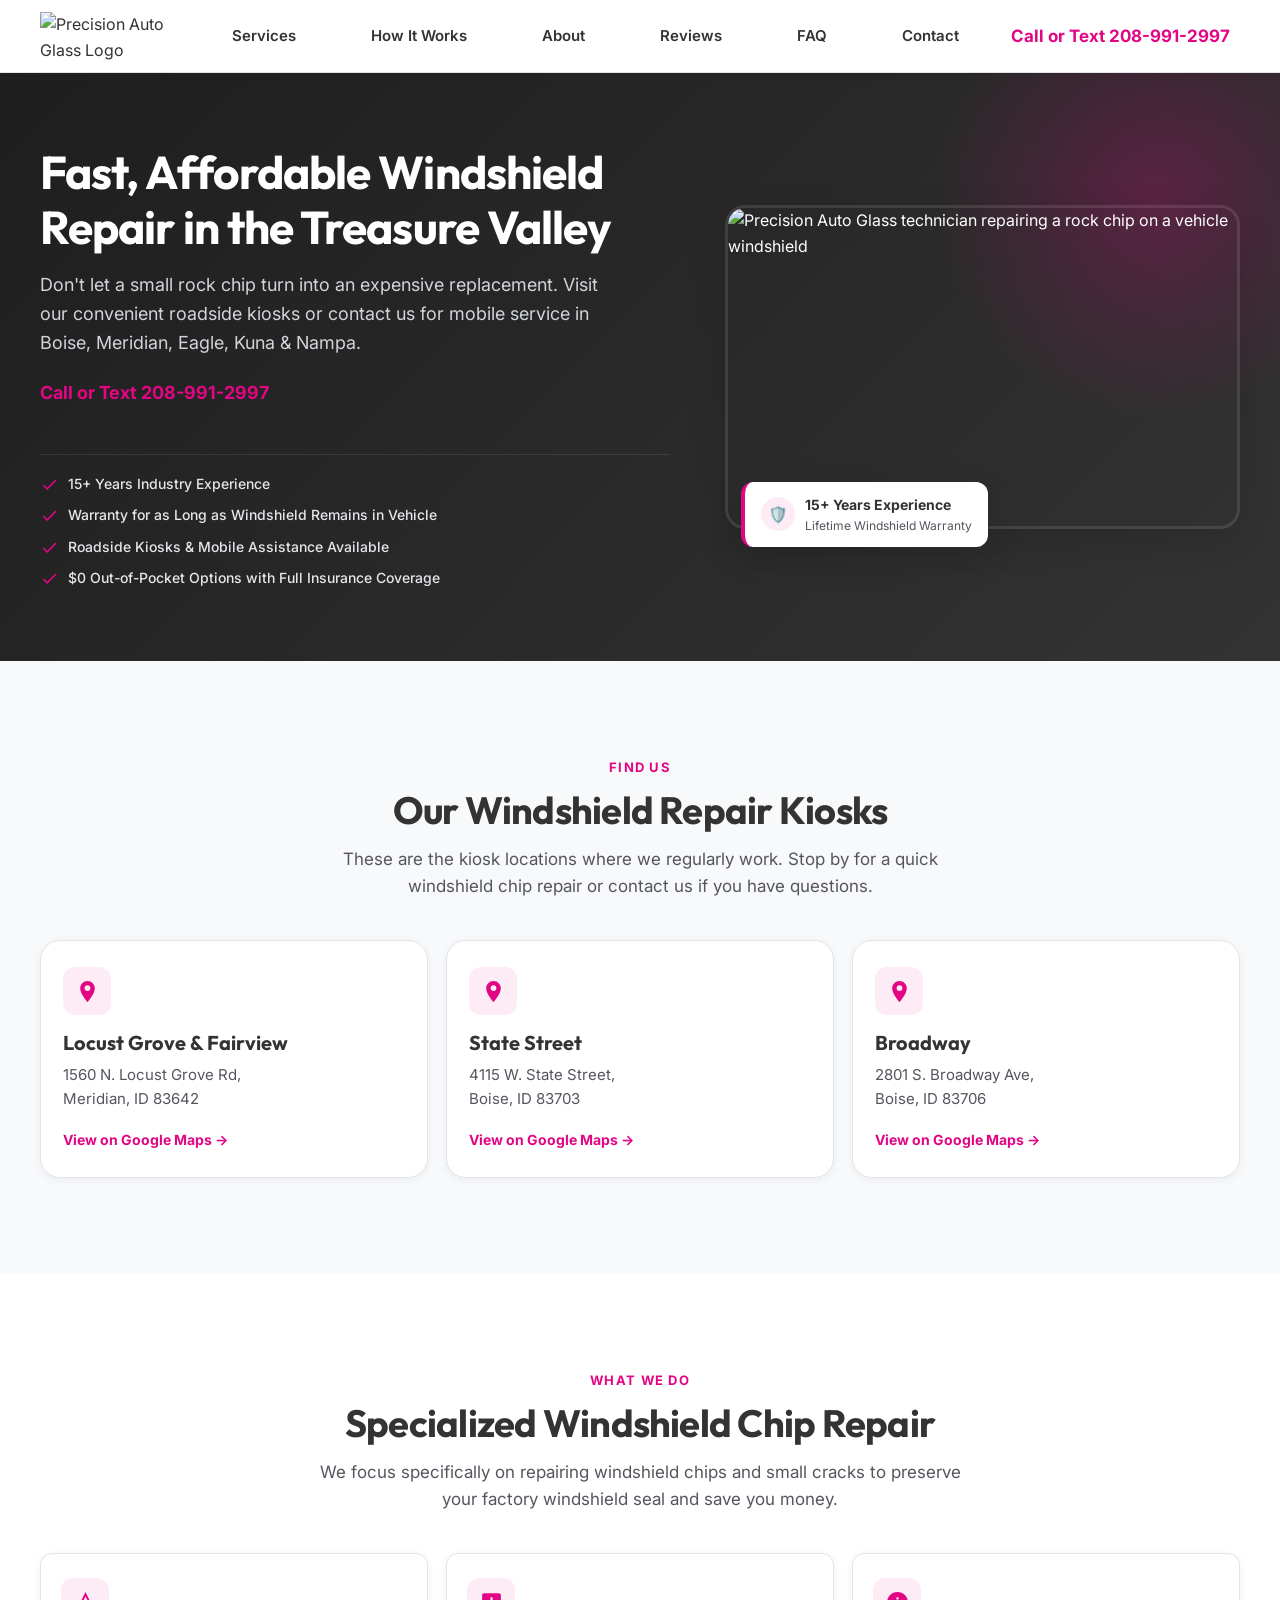
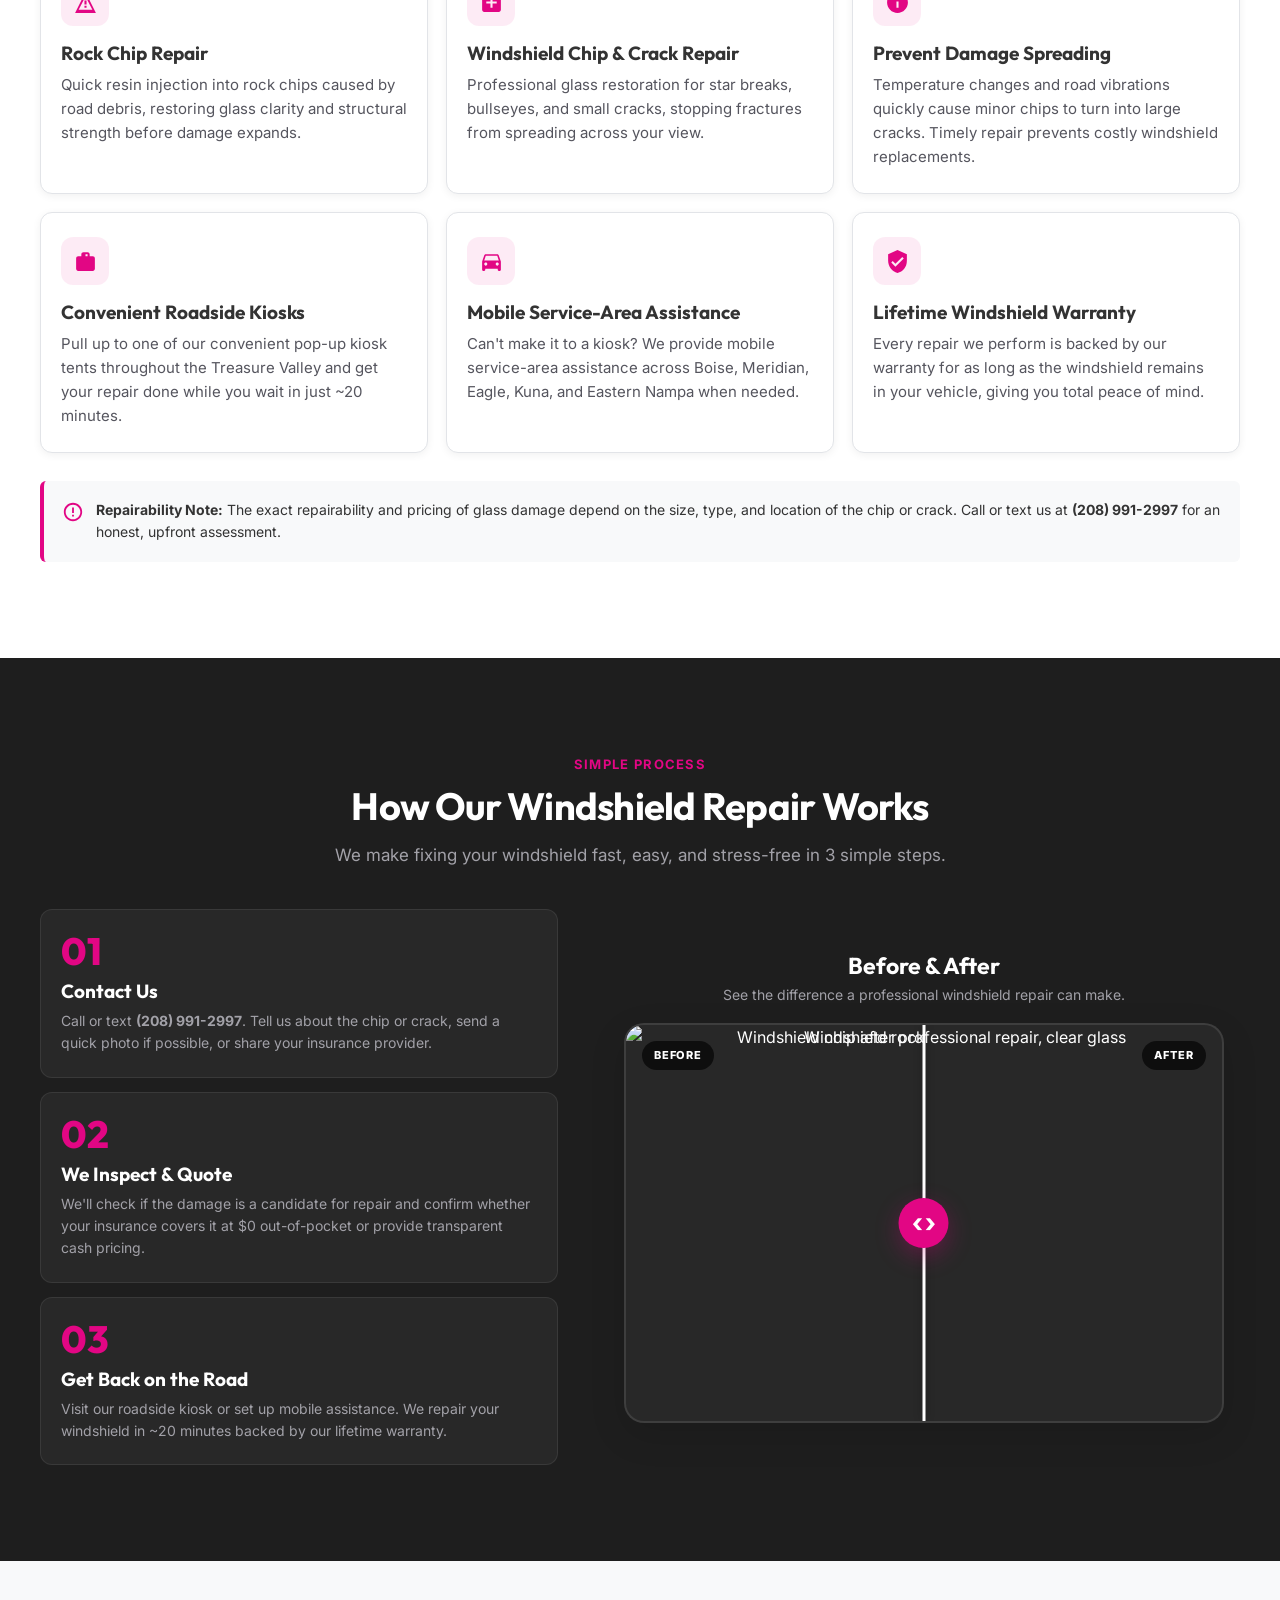
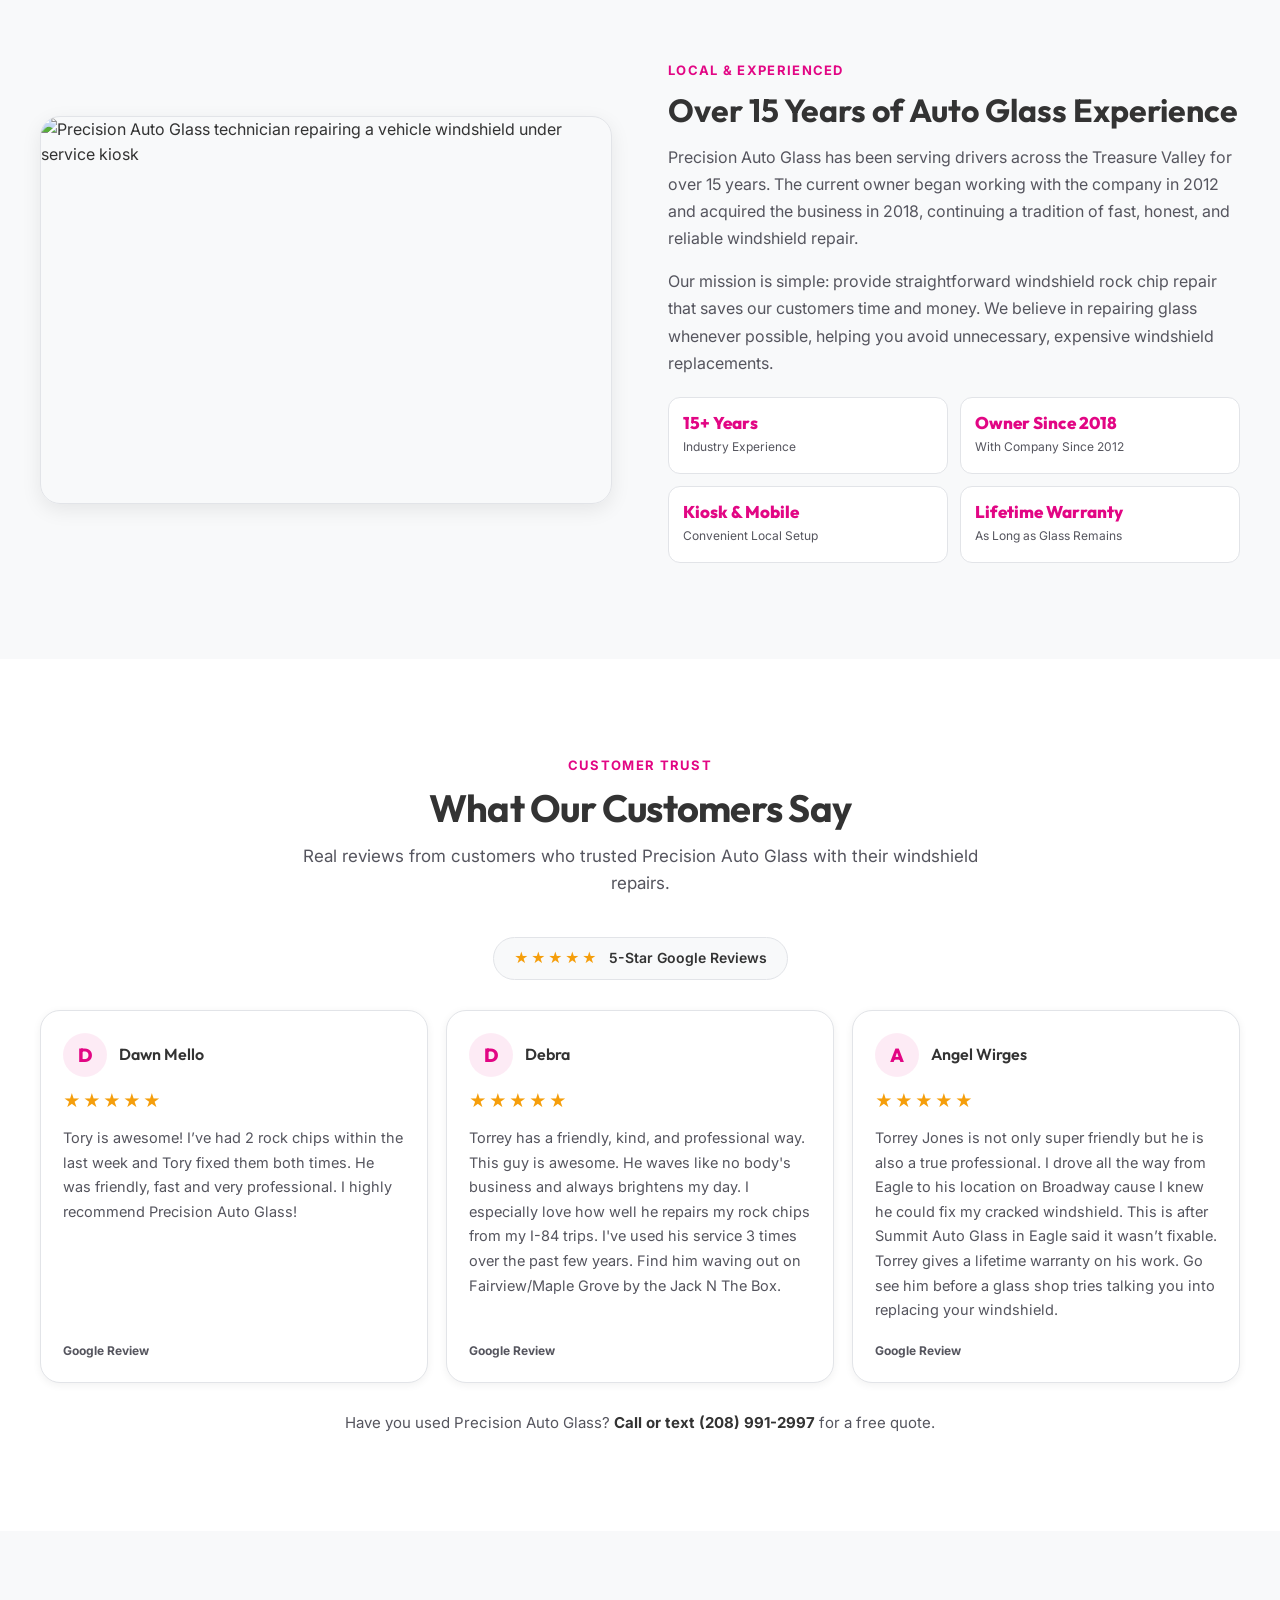
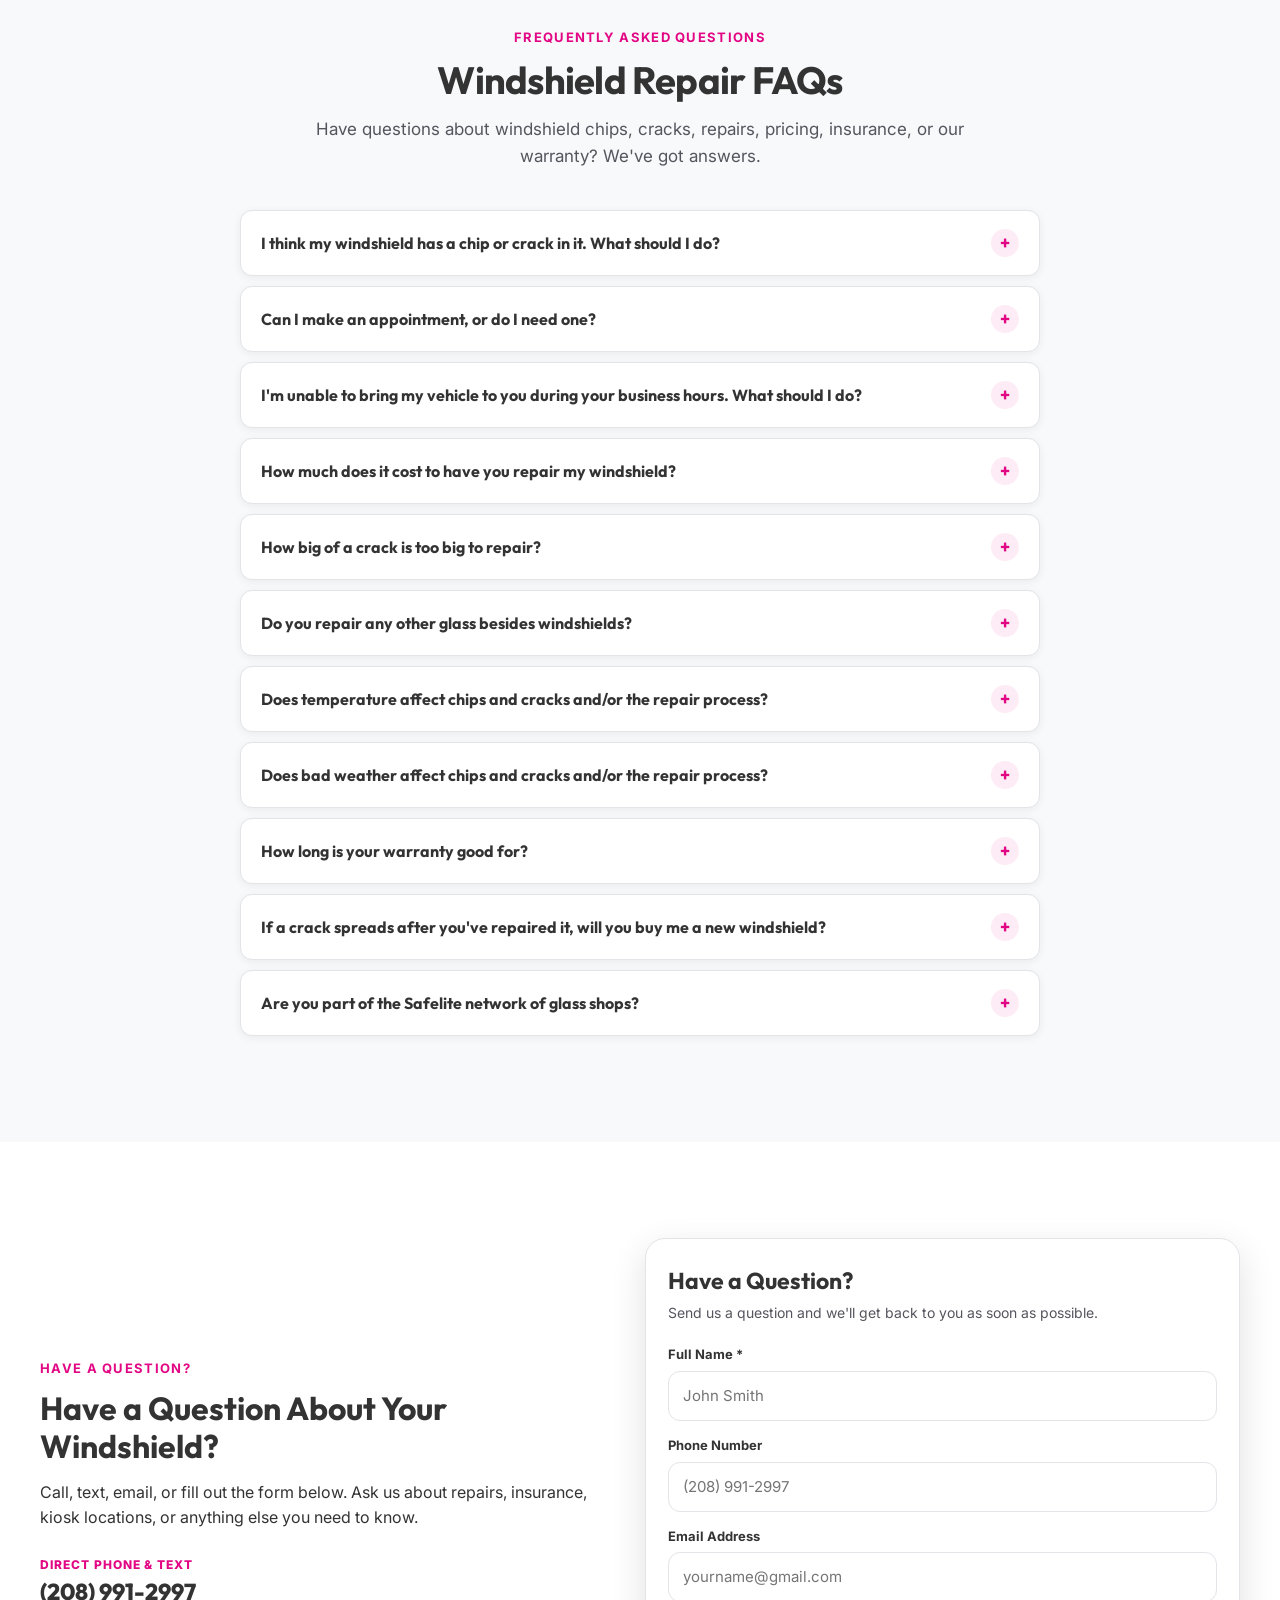
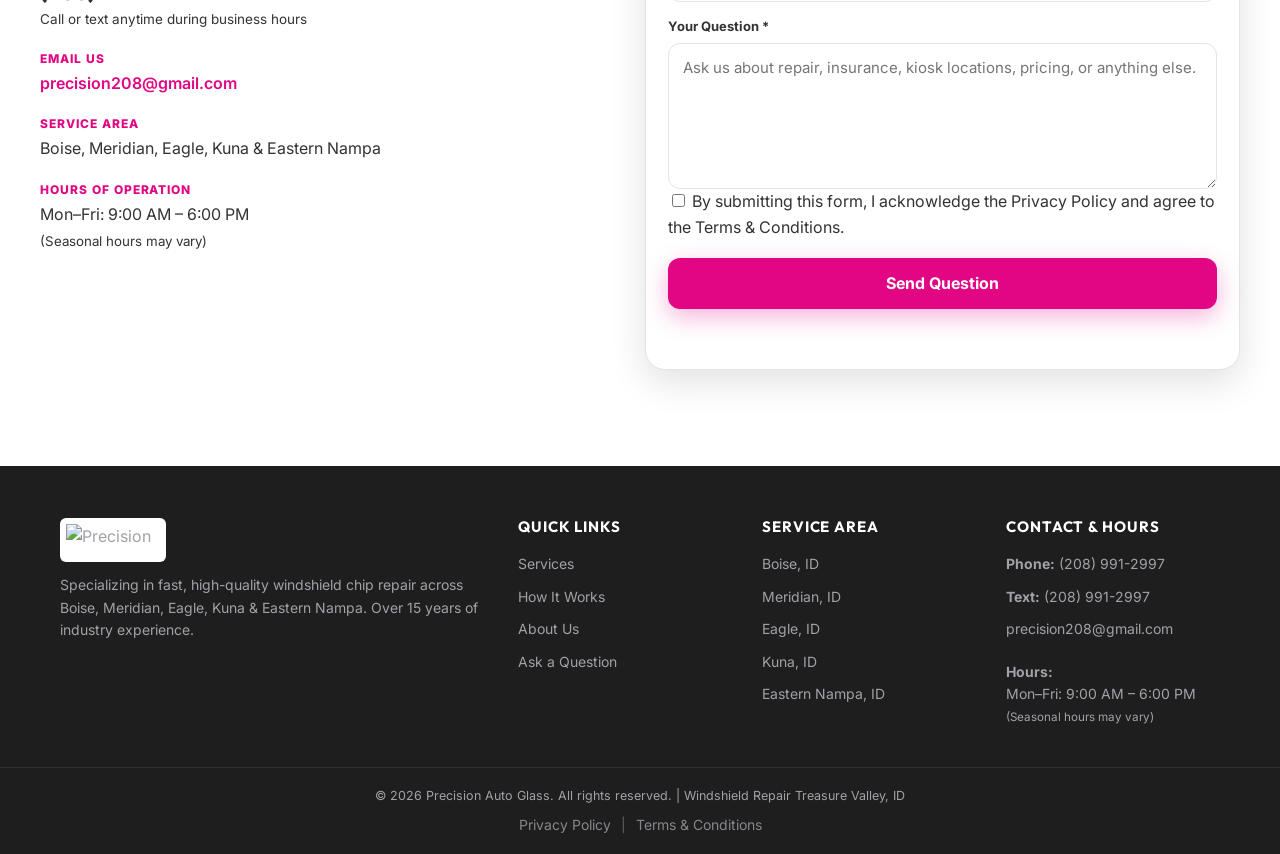
==== index.html @ 898da633 "fixed seo and a ton more" ====
<!DOCTYPE html>
<html lang="en">

<head>
  <meta charset="UTF-8">
  <meta name="viewport" content="width=device-width, initial-scale=1.0">
<title>Windshield Chip & Crack Repair in Boise, ID | Precision Auto Glass</title>
  <meta name="description"
    content="Fast, affordable windshield chip & crack repair in Boise, Meridian, Eagle, Kuna & Eastern Nampa. 15+ years experience, lifetime warranty & insurance deductible assistance. Call or text (208) 991-2997!">
  <meta name="keywords"
    content="windshield repair Boise, windshield repair Meridian, windshield repair Eagle, windshield repair Kuna, windshield repair Nampa, windshield chip repair, auto glass repair, rock chip repair near me">
  <meta name="author" content="Precision Auto Glass">
  <meta name="robots" content="index, follow">
  <link rel="canonical" href="https://precisionag208.com/">
<meta property="og:title" content="Precision Auto Glass | Windshield Repair in Boise & Treasure Valley">
  <meta property="og:description"
    content="15+ years experience in fast windshield chip repair. Roadside kiosks & mobile service in Boise, Meridian, Eagle, Kuna, and Eastern Nampa. Call or text (208) 991-2997 for a quote!">
  <meta property="og:type" content="website">
  <meta property="og:url" content="https://precisionag208.com/">
  <meta property="og:site_name" content="Precision Auto Glass">
  <meta property="og:locale" content="en_US">
  <meta property="og:image" content="https://precisionag208.com/images/TorreyJoneslogowithtext.png">
  <meta name="twitter:card" content="summary">
  <meta name="twitter:title" content="Precision Auto Glass | Windshield Repair in Boise & Treasure Valley">
  <meta name="twitter:description"
    content="15+ years experience in fast windshield chip repair. Roadside kiosks & mobile service in Boise, Meridian, Eagle, Kuna, and Eastern Nampa.">
  <meta name="twitter:image" content="https://precisionag208.com/images/TorreyJoneslogowithtext.png">
<link rel="icon" type="image/png" href="images/TorreyJonesLogo.png">
<link rel="preconnect" href="https://fonts.googleapis.com">
  <link rel="preconnect" href="https://fonts.gstatic.com" crossorigin>
  <link
    href="https://fonts.googleapis.com/css2?family=Inter:wght@400;500;600;700&family=Outfit:wght@500;600;700;800&display=swap"
    rel="stylesheet">

  <link rel="stylesheet" href="style.css">
<script type="application/ld+json">
  {
    "@context": "https://schema.org",
    "@type": "AutoRepair",
    "name": "Precision Auto Glass",
    "image": "https://precisionag208.com/images/TorreyJoneslogowithtext.png",
    "@id": "https://precisionag208.com/#business",
    "url": "https://precisionag208.com/",
    "telephone": "+1-208-991-2997",
    "email": "precision208@gmail.com",
    "priceRange": "$$",
    "areaServed": [
      {
        "@type": "City",
        "name": "Boise",
        "sameAs": "https://en.wikipedia.org/wiki/Boise,_Idaho"
      },
      {
        "@type": "City",
        "name": "Meridian"
      },
      {
        "@type": "City",
        "name": "Eagle"
      },
      {
        "@type": "City",
        "name": "Kuna"
      },
      {
        "@type": "City",
        "name": "Nampa"
      }
    ],
    "openingHoursSpecification": [
      {
        "@type": "OpeningHoursSpecification",
        "dayOfWeek": ["Monday","Tuesday","Wednesday","Thursday","Friday"],
        "opens": "09:00",
        "closes": "18:00"
      }
    ],
    "description": "Specializing in fast, high-quality windshield rock chip repair across the Treasure Valley. Drive-up roadside kiosk locations & mobile service available."
  }
  </script>
<script type="application/ld+json">
  {
    "@context": "https://schema.org",
    "@type": "WebSite",
    "name": "Precision Auto Glass",
    "url": "https://precisionag208.com/"
  }
  </script>
<script type="application/ld+json">
  {
    "@context": "https://schema.org",
    "@type": "FAQPage",
    "mainEntity": [
      {
        "@type": "Question",
        "name": "I think my windshield has a chip or crack in it. What should I do?",
        "acceptedAnswer": {
          "@type": "Answer",
          "text": "Bring your vehicle to one of our locations for an inspection during our business hours. We will check it out and let you know if repair work should be done. Sometimes a rock may hit a windshield and just cause a surface pit, or it might aggravate a previously done repair. In those situations there is no need for any work to be done, and we will not perform unnecessary work. We can tell by inspecting the windshield whether or not there's a new chip that actually needs to be repaired."
        }
      },
      {
        "@type": "Question",
        "name": "Can I make an appointment, or do I need one?",
        "acceptedAnswer": {
          "@type": "Answer",
          "text": "Usually not. We generally operate on a first-come first-served basis. So just bring the vehicle to one of our locations during our business hours and we will take care of you as quickly as possible."
        }
      },
      {
        "@type": "Question",
        "name": "I'm unable to bring my vehicle to you during your business hours. What should I do?",
        "acceptedAnswer": {
          "@type": "Answer",
          "text": "No problem. Just call or text us and we'll work out a way to accommodate you. We may ask you to send us a picture of the windshield damage to try to determine if it's something we can help you with."
        }
      },
      {
        "@type": "Question",
        "name": "How much does it cost to have you repair my windshield?",
        "acceptedAnswer": {
          "@type": "Answer",
          "text": "Typically we go through insurance and if you have full coverage with any of the major companies they will waive the deductible for repairs; we just take whatever they pay and there will be no charge to you. That's because it's much cheaper than helping you replace the windshield if the cracks spread. If you don't have comprehensive coverage, then our standard rate is $50 for the first chip and $15 per additional. It may be a little more or less depending on the size of the chip or crack, but we'd have to see it to give you an accurate quote."
        }
      },
      {
        "@type": "Question",
        "name": "How big of a crack is too big to repair?",
        "acceptedAnswer": {
          "@type": "Answer",
          "text": "We can actually repair just about any size crack, but our goal is to make sure it's worthwhile to you. The longer a crack gets, the lower the chance of success because the structural integrity of the glass is more compromised. Also, keep in mind that repaired cracks do not become completely invisible. They usually do look a fair amount better, but the main goal is to prevent them from spreading further. If a crack extends more than halfway across the windshield, we recommend getting a new windshield because when it's that long there's very little chance of stopping it from spreading more and it's really not going to look very good afterwards."
        }
      },
      {
        "@type": "Question",
        "name": "Do you repair any other glass besides windshields?",
        "acceptedAnswer": {
          "@type": "Answer",
          "text": "That depends on the glass. In order for us to repair any glass, it must be laminated safety glass, which is two layers of glass with a layer of plastic-like material in between. Most vehicles only have safety glass for the windshield, but some of the newer models of certain vehicles also have side windows and/or sunroofs that are also made of safety glass. So as long as it's safety glass, we can repair it. We cannot repair Plexiglass or Tempered glass."
        }
      },
      {
        "@type": "Question",
        "name": "Does temperature affect chips and cracks and/or the repair process?",
        "acceptedAnswer": {
          "@type": "Answer",
          "text": "Yes, glass becomes more fragile in extreme temperatures. So we always have our customers pull into the shade of our tent whenever the glass is hot to the touch. If cars are left outside overnight when the temperature goes below freezing, moisture can get into chips or cracks and freeze, causing cracks to spread. If you try to defrost a windshield when it has a crack developing, that can also make it spread. Or if you take a car through a car wash on a hot day, the colder high-pressure water hitting the hot windshield can also cause a crack to spread."
        }
      },
      {
        "@type": "Question",
        "name": "Does bad weather affect chips and cracks and/or the repair process?",
        "acceptedAnswer": {
          "@type": "Answer",
          "text": "Yes, on rainy or snowy days, or if you clean the windshield with fluid when there's a crack or chip needing repair, water or moisture gets into it and can mingle with the resin making it a weak repair job. For that reason, if we see moisture in a chip or crack when you arrive to get a repair done, we will ask you to come back a little later once it's had a chance to dry out again."
        }
      },
      {
        "@type": "Question",
        "name": "How long is your warranty good for?",
        "acceptedAnswer": {
          "@type": "Answer",
          "text": "Our warranty is good as long as you have the windshield. Even if you sell the vehicle, the warranty transfers to the new owner. Once a repair is done, the chances of a crack spreading again are very slim, but not impossible. Glass can be a little bit unpredictable, so be sure to keep your yellow copy of the invoice with the vehicle because that is your warranty."
        }
      },
      {
        "@type": "Question",
        "name": "If a crack spreads after you've repaired it, will you buy me a new windshield?",
        "acceptedAnswer": {
          "@type": "Answer",
          "text": "No, that's not covered by our warranty. Since glass is somewhat unpredictable, cracks can spread during or after a repair and we really have no control over that. When you bring us a damaged windshield, we always do our best to save it from having to be replaced. And as part of our warranty, we will always do more work on a spreading crack to try to stop it if that's what you want. But if a crack spreads to the point where you decide you want to have the windshield replaced, the best we can do for you is recommend someone else who can replace it because we don't do full windshield replacements."
        }
      },
      {
        "@type": "Question",
        "name": "Are you part of the Safelite network of glass shops?",
        "acceptedAnswer": {
          "@type": "Answer",
          "text": "No, we are an independent glass shop, not part of the Safelite network. Most insurance companies have a contract with Safelite Solutions to provide glass claim administration and support. That means we do have to go through them for glass claims, but it doesn't mean you have to use Safelite Auto Glass to work on your windshield. If you call your insurance claims line to report glass damage, they will typically transfer you to Safelite Solutions to initiate the glass claim. Then all you have to do to use our shop is tell them you want your windshield repaired by Precision Auto Glass and give them our phone number: 208-991-2997. However, you don't have to make this call because we can initiate the call for you when you come to us for a repair. We have all the insurance company glass claim hotline numbers pre-programmed in our phone."
        }
      }
    ]
  }
  </script>
</head>

<body>
<header class="site-header">
    <div class="container header-inner">

      <a href="#top" class="logo">
        <img src="images/TorreyJoneslogowithtext.png" alt="Precision Auto Glass Logo" class="logo-img" width="415" height="142">
      </a>

      <nav class="primary-nav" id="primaryNav">
        <ul>
          <li class="mobile-hide-on-small"><a href="#services">Services</a></li>
          <li class="mobile-hide-on-small"><a href="#how-it-works">How It Works</a></li>
          <li><a href="#about">About</a></li>
          <li><a href="#reviews">Reviews</a></li>
          <li><a href="#faq">FAQ</a></li>
          <li><a href="#contact">Contact</a></li>
        </ul>
      </nav>

      <div class="header-actions">
        <a href="tel:2089912997" class="btn btn-call header-call-btn mobile-action">
          <svg class="icon" viewBox="0 0 24 24" aria-hidden="true">
            <path
              d="M6.6 10.8c1.4 2.8 3.8 5.1 6.6 6.6l2.2-2.2c.3-.3.7-.4 1-.2 1.1.4 2.3.6 3.6.6.6 0 1 .4 1 1V20c0 .6-.4 1-1 1C10.1 21 3 13.9 3 5c0-.6.4-1 1-1h3.5c.6 0 1 .4 1 1 0 1.2.2 2.4.6 3.6.1.4 0 .8-.2 1L6.6 10.8z" />
          </svg>
          Call or Text 208-991-2997
        </a>

        <a href="sms:2089912997" class="btn btn-text header-text-btn mobile-action">
          <svg class="icon" viewBox="0 0 24 24" aria-hidden="true">
            <path
              d="M20 2H4c-1.1 0-1.99.9-1.99 2L2 22l4-4h14c1.1 0 2-.9 2-2V4c0-1.1-.9-2-2-2zM9 11H7V9h2v2zm4 0h-2V9h2v2zm4 0h-2v2z" />
          </svg>
          
        </a>

        <button class="nav-toggle" id="navToggle" aria-label="Open menu" aria-expanded="false"
          aria-controls="primaryNav">
          <span></span>
          <span></span>
          <span></span>
        </button>
      </div>
    </div>
  </header>

  <a id="top"></a>
<section class="hero">
    <div class="container hero-inner">
      <div class="hero-copy">
        <h1>Fast, Affordable Windshield Repair in the Treasure Valley</h1>
        <p class="hero-sub">
          Don't let a small rock chip turn into an expensive replacement. Visit our convenient roadside kiosks or
          contact us for mobile service in Boise, Meridian, Eagle, Kuna &amp; Nampa.
        </p>
        <div class="hero-ctas">
          <a href="tel:2089912997" class="btn btn-primary mobile-action">
            <svg class="icon" viewBox="0 0 24 24" aria-hidden="true">
              <path
                d="M6.6 10.8c1.4 2.8 3.8 5.1 6.6 6.6l2.2-2.2c.3-.3.7-.4 1-.2 1.1.4 2.3.6 3.6.6.6 0 1 .4 1 1V20c0 .6-.4 1-1 1C10.1 21 3 13.9 3 5c0-.6.4-1 1-1h3.5c.6 0 1 .4 1 1 0 1.2.2 2.4.6 3.6.1.4 0 .8-.2 1L6.6 10.8z" />
            </svg>
            Call or Text 208-991-2997
          </a>

          <a href="sms:2089912997" class="btn btn-text mobile-action">
            <svg class="icon" viewBox="0 0 24 24" aria-hidden="true">
              <path
                d="M20 2H4c-1.1 0-1.99.9-1.99 2L2 22l4-4h14c1.1 0 2-.9 2-2V4c0-1.1-.9-2-2-2zM9 11H7V9h2v2zm4 0h-2V9h2v2zm4 0h-2V9h2v2z" />
            </svg>
            
          </a>

          <span class="desktop-only hero-desktop-phone"></span>
        </div>
        <ul class="hero-badges">
          <li>
            <svg viewBox="0 0 24 24">
              <path d="M9 16.17L4.83 12l-1.42 1.41L9 19 21 7l-1.41-1.41z" />
            </svg>
            15+ Years Industry Experience
          </li>
          <li>
            <svg viewBox="0 0 24 24">
              <path d="M9 16.17L4.83 12l-1.42 1.41L9 19 21 7l-1.41-1.41z" />
            </svg>
            Warranty for as Long as Windshield Remains in Vehicle
          </li>
          <li>
            <svg viewBox="0 0 24 24">
              <path d="M9 16.17L4.83 12l-1.42 1.41L9 19 21 7l-1.41-1.41z" />
            </svg>
            Roadside Kiosks &amp; Mobile Assistance Available
          </li>
          <li>
            <svg viewBox="0 0 24 24">
              <path d="M9 16.17L4.83 12l-1.42 1.41L9 19 21 7l-1.41-1.41z" />
            </svg>
            $0 Out-of-Pocket Options with Full Insurance Coverage
          </li>
        </ul>
      </div>

      <div class="hero-media">
        <img src="images/20200619_105809_HDR.jpg"
          alt="Precision Auto Glass technician repairing a rock chip on a vehicle windshield" width="640" height="400"
          loading="eager" fetchpriority="high">
        <div class="hero-floating-badge">
          <div class="floating-icon">🛡️</div>
          <div class="floating-text">
            <strong>15+ Years Experience</strong>
            <span>Lifetime Windshield Warranty</span>
          </div>
        </div>
      </div>
    </div>
  </section>

  <!-- KIOSK LOCATIONS -->
  <section id="locations" class="section kiosk-locations">
    <div class="container">
      <span class="eyebrow centered">Find Us</span>

      <h2 class="section-title">Our Windshield Repair Kiosks</h2>

      <p class="section-sub">
        These are the kiosk locations where we regularly work. Stop by for a quick windshield chip repair
        or contact us if you have questions.
      </p>

      <div class="locations-grid">

        <article class="location-card">
          <div class="location-card-icon" aria-hidden="true">
            <svg viewBox="0 0 24 24">
              <path d="M12 2C8.13 2 5 5.13 5 9c0 5.25 7 13 7 13s7-7.75 7-13c0-3.87-3.13-7-7-7zm0 9.5A2.5 2.5 0 1 1 12 6a2.5 2.5 0 0 1 0 5.5z"/>
            </svg>
          </div>
          <h3>Locust Grove &amp; Fairview</h3>
          <p>1560 N. Locust Grove Rd,<br>Meridian, ID 83642</p>
          <a href="https://www.google.com/maps/search/?api=1&amp;query=1560+N+Locust+Grove+Rd%2C+Meridian%2C+ID+83642" target="_blank" rel="noopener noreferrer" class="location-map-link">
            View on Google Maps &rarr;
          </a>
        </article>

        <article class="location-card">
          <div class="location-card-icon" aria-hidden="true">
            <svg viewBox="0 0 24 24">
              <path d="M12 2C8.13 2 5 5.13 5 9c0 5.25 7 13 7 13s7-7.75 7-13c0-3.87-3.13-7-7-7zm0 9.5A2.5 2.5 0 1 1 12 6a2.5 2.5 0 0 1 0 5.5z"/>
            </svg>
          </div>
          <h3>State Street</h3>
          <p>4115 W. State Street,<br>Boise, ID 83703</p>
          <a href="https://www.google.com/maps/search/?api=1&amp;query=4115+W+State+Street%2C+Boise%2C+ID+83703" target="_blank" rel="noopener noreferrer" class="location-map-link">
            View on Google Maps &rarr;
          </a>
        </article>

        <article class="location-card">
          <div class="location-card-icon" aria-hidden="true">
            <svg viewBox="0 0 24 24">
              <path d="M12 2C8.13 2 5 5.13 5 9c0 5.25 7 13 7 13s7-7.75 7-13c0-3.87-3.13-7-7-7zm0 9.5A2.5 2.5 0 1 1 12 6a2.5 2.5 0 0 1 0 5.5z"/>
            </svg>
          </div>
          <h3>Broadway</h3>
          <p>2801 S. Broadway Ave,<br>Boise, ID 83706</p>
          <a href="https://www.google.com/maps/search/?api=1&amp;query=2801+S+Broadway+Ave%2C+Boise%2C+ID+83706" target="_blank" rel="noopener noreferrer" class="location-map-link">
            View on Google Maps &rarr;
          </a>
        </article>

      </div>
    </div>
  </section>

 <section id="services" class="section services">
    <div class="container">
      <span class="eyebrow centered">What We Do</span>
      <h2 class="section-title">Specialized Windshield Chip Repair</h2>
      <p class="section-sub">We focus specifically on repairing windshield chips and small cracks to preserve your
        factory windshield seal and save you money.</p>

      <div class="card-grid">
        <article class="card">
          <div class="card-icon" aria-hidden="true">
            <svg viewBox="0 0 24 24">
              <path d="M12 2L2 22h20L12 2zm0 4.2L18.6 19H5.4L12 6.2zM11 10h2v4h-2zm0 5h2v2h-2z" />
            </svg>
          </div>
          <h3>Rock Chip Repair</h3>
          <p>Quick resin injection into rock chips caused by road debris, restoring glass clarity and structural
            strength before damage expands.</p>
        </article>

        <article class="card">
          <div class="card-icon" aria-hidden="true">
            <svg viewBox="0 0 24 24">
              <path
                d="M19 3H5c-1.1 0-2 .9-2 2v14c0 1.1.9 2 2 2h14c1.1 0 2-.9 2-2V5c0-1.1-.9-2-2-2zm-2 10h-4v4h-2v-4H7v-2h4V7h2v4h4v2z" />
            </svg>
          </div>
          <h3>Windshield Chip &amp; Crack Repair</h3>
          <p>Professional glass restoration for star breaks, bullseyes, and small cracks, stopping fractures from
            spreading across your view.</p>
        </article>

        <article class="card">
          <div class="card-icon" aria-hidden="true">
            <svg viewBox="0 0 24 24">
              <path
                d="M12 2C6.48 2 2 6.48 2 12s4.48 10 10 10 10-4.48 10-10S17.52 2 12 2zm1 15h-2v-6h2v6zm0-8h-2V7h2v2z" />
            </svg>
          </div>
          <h3>Prevent Damage Spreading</h3>
          <p>Temperature changes and road vibrations quickly cause minor chips to turn into large cracks. Timely repair
            prevents costly windshield replacements.</p>
        </article>

        <article class="card">
          <div class="card-icon" aria-hidden="true">
            <svg viewBox="0 0 24 24">
              <path
                d="M19 7h-3V5c0-1.1-.9-2-2-2h-4c-1.1 0-2 .9-2 2v2H5c-1.1 0-2 .9-2 2v10c0 1.1.9 2 2 2h14c1.1 0 2-.9 2-2V9c0-1.1-.9-2-2-2zm-7-2h2v2h-2V5z" />
            </svg>
          </div>
          <h3>Convenient Roadside Kiosks</h3>
          <p>Pull up to one of our convenient pop-up kiosk tents throughout the Treasure Valley and get your repair done
            while you wait in just ~20 minutes.</p>
        </article>

        <article class="card">
          <div class="card-icon" aria-hidden="true">
            <svg viewBox="0 0 24 24">
              <path
                d="M18.92 6.01C18.72 5.42 18.16 5 17.5 5h-11c-.66 0-1.21.42-1.42 1.01L3 12v8c0 .55.45 1 1 1h1c.55 0 1-.45 1-1v-1h12v1c0 .55.45 1 1 1h1c.55 0 1-.45 1-1v-8l-2.08-5.99zM6.5 16c-.83 0-1.5-.67-1.5-1.5S5.67 13 6.5 13s1.5.67 1.5 1.5S7.33 16 6.5 16zm11 0c-.83 0-1.5-.67-1.5-1.5s.67-1.5 1.5-1.5 1.5.67 1.5 1.5-.67 1.5-1.5 1.5zM5 11l1.5-4.5h11L19 11H5z" />
            </svg>
          </div>
          <h3>Mobile Service-Area Assistance</h3>
          <p>Can't make it to a kiosk? We provide mobile service-area assistance across Boise, Meridian, Eagle, Kuna,
            and Eastern Nampa when needed.</p>
        </article>

        <article class="card">
          <div class="card-icon" aria-hidden="true">
            <svg viewBox="0 0 24 24">
              <path
                d="M12 1L3 5v6c0 5.55 3.84 10.74 9 12 5.16-1.26 9-5.45 9-12V5l-9-4zm-2 16l-4-4 1.41-1.41L10 14.17l6.59-6.59L18 9l-8 8z" />
            </svg>
          </div>
          <h3>Lifetime Windshield Warranty</h3>
          <p>Every repair we perform is backed by our warranty for as long as the windshield remains in your vehicle,
            giving you total peace of mind.</p>
        </article>
      </div>

      <div class="service-disclaimer-box">
        <svg viewBox="0 0 24 24">
          <path
            d="M11 15h2v2h-2zm0-8h2v6h-2zm1-5C6.47 2 2 6.47 2 12s4.47 10 10 10 10-4.47 10-10S17.53 2 12 2zm0 18c-4.41 0-8-3.59-8-8s3.59-8 8-8 8 3.59 8 8-3.59 8-8 8z" />
        </svg>
        <p>
          <strong>Repairability Note:</strong> The exact repairability and pricing of glass damage depend on the size,
          type, and location of the chip or crack. Call or text us at <strong>(208) 991-2997</strong> for an honest,
          upfront assessment.
        </p>
      </div>
    </div>
  </section>
<section id="how-it-works" class="section how-it-works">
  <div class="container">
<span class="eyebrow centered">
      Simple Process
    </span>

    <h2 class="section-title">
      How Our Windshield Repair Works
    </h2>

    <p class="section-sub">
      We make fixing your windshield fast, easy, and stress-free in 3 simple steps.
    </p>
<div class="how-it-works-content">
<div class="steps-grid">

        <div class="step-card">
          <div class="step-number">01</div>
          <h3>Contact Us</h3>
          <p>
            Call or text <strong>(208) 991-2997</strong>. Tell us about the
            chip or crack, send a quick photo if possible, or share your
            insurance provider.
          </p>
        </div>

        <div class="step-card">
          <div class="step-number">02</div>
          <h3>We Inspect &amp; Quote</h3>
          <p>
            We'll check if the damage is a candidate for repair and confirm
            whether your insurance covers it at $0 out-of-pocket or provide
            transparent cash pricing.
          </p>
        </div>

        <div class="step-card">
          <div class="step-number">03</div>
          <h3>Get Back on the Road</h3>
          <p>
            Visit our roadside kiosk or set up mobile assistance. We repair
            your windshield in ~20 minutes backed by our lifetime warranty.
          </p>
        </div>

      </div>
<div class="before-after-section">

        <div class="before-after-header">
          

          <h3>Before &amp; After</h3>

          <p>
            See the difference a professional windshield repair can make.
          </p>
        </div>

        <div class="before-after-slider" id="beforeAfterSlider">
<img
            src="images/Repair 1-2After (final).jpg"
            alt="Windshield chip after professional repair, clear glass"
            class="after-image"
            width="466" height="466" loading="lazy" decoding="async"
          >
<div class="before-image-wrapper">
            <img
              src="images/Repair 1-1Before (final).jpg"
              alt="Windshield rock chip before repair"
              class="before-image"
              width="466" height="466" loading="lazy" decoding="async"
            >
          </div>
<div class="slider-line">
            <div class="slider-button">
              <span>‹</span>
              <span>›</span>
            </div>
          </div>
<span class="slider-label before-label">
            BEFORE
          </span>

          <span class="slider-label after-label">
            AFTER
          </span>
<input
            type="range"
            min="0"
            max="100"
            value="50"
            class="slider-input"
            aria-label="Compare before and after windshield repair"
          >

        </div>

      </div>

    </div>

  </div>
</section>
<section id="about" class="section about">
    <div class="container about-inner">
      <div class="about-media">
        <img src="images/Torreybusiness.jpg"
          alt="Precision Auto Glass technician repairing a vehicle windshield under service kiosk" width="560"
          height="380" loading="lazy">
      </div>
      <div class="about-copy">
        <span class="eyebrow">Local &amp; Experienced</span>
        <h2>Over 15 Years of Auto Glass Experience</h2>
        <p>
          Precision Auto Glass has been serving drivers across the Treasure Valley for over 15 years. The current owner
          began working with the company in 2012 and acquired the business in 2018, continuing a tradition of fast,
          honest, and reliable windshield repair.
        </p>
        <p>
          Our mission is simple: provide straightforward windshield rock chip repair that saves our customers time and
          money. We believe in repairing glass whenever possible, helping you avoid unnecessary, expensive windshield
          replacements.
        </p>

        <div class="about-highlights">
          <div class="about-highlight-item">
            <strong>15+ Years</strong>
            <span>Industry Experience</span>
          </div>
          <div class="about-highlight-item">
            <strong>Owner Since 2018</strong>
            <span>With Company Since 2012</span>
          </div>
          <div class="about-highlight-item">
            <strong>Kiosk &amp; Mobile</strong>
            <span>Convenient Local Setup</span>
          </div>
          <div class="about-highlight-item">
            <strong>Lifetime Warranty</strong>
            <span>As Long as Glass Remains</span>
          </div>
        </div>
      </div>
    </div>
  </section>
<section id="reviews" class="section reviews">
  <div class="container">

    <span class="eyebrow centered">
      Customer Trust
    </span>

    <h2 class="section-title">
      What Our Customers Say
    </h2>

    <p class="section-sub">
      Real reviews from customers who trusted Precision Auto Glass with their windshield repairs.
    </p>
<div class="google-trust-badge">
      <div class="google-rating-box">
        <span class="stars">★★★★★</span>
        <span>5-Star Google Reviews</span>
      </div>
    </div>
<div class="reviews-grid">
<article class="review-card">

        <div class="review-card-top">

          <div class="review-avatar">
            D
          </div>

          <div class="review-author">
            <strong>Dawn Mello</strong>
          </div>

        </div>

        <div class="review-stars" aria-label="5 out of 5 stars">
          ★★★★★
        </div>

        <p class="review-text">
          Tory is awesome! I’ve had 2 rock chips within the last week and Tory
          fixed them both times. He was friendly, fast and very professional.
          I highly recommend Precision Auto Glass!
        </p>

        <div class="review-source">
          Google Review
        </div>

      </article>
<article class="review-card">

  <div class="review-card-top">

    <div class="review-avatar">
      D
    </div>

    <div class="review-author">
      <strong>Debra</strong>

    </div>

  </div>

  <div class="review-stars" aria-label="5 out of 5 stars">
    ★★★★★
  </div>

  <p class="review-text">
    Torrey has a friendly, kind, and professional way. This guy is awesome.
    He waves like no body's business and always brightens my day. I especially
    love how well he repairs my rock chips from my I-84 trips. I've used his
    service 3 times over the past few years. Find him waving out on
    Fairview/Maple Grove by the Jack N The Box.
  </p>

  <div class="review-source">
    Google Review
  </div>

</article>
<article class="review-card">

        <div class="review-card-top">

          <div class="review-avatar">
            A
          </div>

          <div class="review-author">
            <strong>Angel Wirges</strong>
            
          </div>

        </div>

        <div class="review-stars" aria-label="5 out of 5 stars">
          ★★★★★
        </div>

        <p class="review-text">
          Torrey Jones is not only super friendly but he is also a true
          professional. I drove all the way from Eagle to his location on
          Broadway cause I knew he could fix my cracked windshield. This is
          after Summit Auto Glass in Eagle said it wasn’t fixable. Torrey
          gives a lifetime warranty on his work. Go see him before a glass
          shop tries talking you into replacing your windshield.
        </p>

        <div class="review-source">
          Google Review
        </div>

      </article>

    </div>
<div class="reviews-cta">
      <p>
        Have you used Precision Auto Glass?
        <strong>Call or text (208) 991-2997</strong> for a free quote.
      </p>
    </div>

  </div>
</section>


<section id="faq" class="section faq">
  <div class="container">
    <span class="eyebrow centered">Frequently Asked Questions</span>

    <h2 class="section-title">Windshield Repair FAQs</h2>

    <p class="section-sub">
      Have questions about windshield chips, cracks, repairs, pricing, insurance, or our warranty?
      We've got answers.
    </p>

    <div class="accordion">

      <div class="accordion-item">
        <h3 class="accordion-heading"><button class="accordion-trigger" type="button" aria-expanded="false">
          <span>I think my windshield has a chip or crack in it. What should I do?</span>
          <span class="accordion-icon" aria-hidden="true">+</span>
        </button></h3>
        <div class="accordion-panel">
          <p>
            Bring your vehicle to one of our locations for an inspection during our business hours.
            We will check it out and let you know if repair work should be done. Sometimes a rock may
            hit a windshield and just cause a surface pit, or it might aggravate a previously done
            repair. In those situations there is no need for any work to be done, and we will not
            perform unnecessary work. We can tell by inspecting the windshield whether or not there's
            a new chip that actually needs to be repaired.
          </p>
        </div>
      </div>

      <div class="accordion-item">
        <h3 class="accordion-heading"><button class="accordion-trigger" type="button" aria-expanded="false">
          <span>Can I make an appointment, or do I need one?</span>
          <span class="accordion-icon" aria-hidden="true">+</span>
        </button></h3>
        <div class="accordion-panel">
          <p>
            Usually not. We generally operate on a first-come first-served basis. So just bring the
            vehicle to one of our locations during our business hours and we will take care of you
            as quickly as possible.
          </p>
        </div>
      </div>

      <div class="accordion-item">
        <h3 class="accordion-heading"><button class="accordion-trigger" type="button" aria-expanded="false">
          <span>I'm unable to bring my vehicle to you during your business hours. What should I do?</span>
          <span class="accordion-icon" aria-hidden="true">+</span>
        </button></h3>
        <div class="accordion-panel">
          <p>
            No problem. Just call or text us and we'll work out a way to accommodate you. We may ask
            you to send us a picture of the windshield damage to try to determine if it's something
            we can help you with.
          </p>
        </div>
      </div>

      <div class="accordion-item">
        <h3 class="accordion-heading"><button class="accordion-trigger" type="button" aria-expanded="false">
          <span>How much does it cost to have you repair my windshield?</span>
          <span class="accordion-icon" aria-hidden="true">+</span>
        </button></h3>
        <div class="accordion-panel">
          <p>
            Typically we go through insurance and if you have full coverage with any of the major
            companies they will waive the deductible for repairs; we just take whatever they pay and
            there will be no charge to you. That's because it's much cheaper than helping you replace
            the windshield if the cracks spread. If you don't have comprehensive coverage, then our
            standard rate is $50 for the first chip and $15 per additional. It may be a little more
            or less depending on the size of the chip or crack, but we'd have to see it to give you
            an accurate quote.
          </p>
        </div>
      </div>

      <div class="accordion-item">
        <h3 class="accordion-heading"><button class="accordion-trigger" type="button" aria-expanded="false">
          <span>How big of a crack is too big to repair?</span>
          <span class="accordion-icon" aria-hidden="true">+</span>
        </button></h3>
        <div class="accordion-panel">
          <p>
            We can actually repair just about any size crack, but our goal is to make sure it's
            worthwhile to you. The longer a crack gets, the lower the chance of success because the
            structural integrity of the glass is more compromised. Also, keep in mind that repaired
            cracks do not become completely invisible. They usually do look a fair amount better,
            but the main goal is to prevent them from spreading further. If a crack extends more
            than halfway across the windshield, we recommend getting a new windshield because when
            it's that long there's very little chance of stopping it from spreading more and it's
            really not going to look very good afterwards.
          </p>
        </div>
      </div>

      <div class="accordion-item">
        <h3 class="accordion-heading"><button class="accordion-trigger" type="button" aria-expanded="false">
          <span>Do you repair any other glass besides windshields?</span>
          <span class="accordion-icon" aria-hidden="true">+</span>
        </button></h3>
        <div class="accordion-panel">
          <p>
            That depends on the glass. In order for us to repair any glass, it must be laminated
            safety glass, which is two layers of glass with a layer of plastic-like material in
            between. Most vehicles only have safety glass for the windshield, but some of the newer
            models of certain vehicles also have side windows and/or sunroofs that are also made of
            safety glass. So as long as it's safety glass, we can repair it. We cannot repair
            Plexiglass or Tempered glass.
          </p>
        </div>
      </div>

      <div class="accordion-item">
        <h3 class="accordion-heading"><button class="accordion-trigger" type="button" aria-expanded="false">
          <span>Does temperature affect chips and cracks and/or the repair process?</span>
          <span class="accordion-icon" aria-hidden="true">+</span>
        </button></h3>
        <div class="accordion-panel">
          <p>
            Yes, glass becomes more fragile in extreme temperatures. So we always have our customers
            pull into the shade of our tent whenever the glass is hot to the touch. If cars are left
            outside overnight when the temperature goes below freezing, moisture can get into chips
            or cracks and freeze, causing cracks to spread. If you try to defrost a windshield when
            it has a crack developing, that can also make it spread. Or if you take a car through a
            car wash on a hot day, the colder high-pressure water hitting the hot windshield can also
            cause a crack to spread.
          </p>
        </div>
      </div>

      <div class="accordion-item">
        <h3 class="accordion-heading"><button class="accordion-trigger" type="button" aria-expanded="false">
          <span>Does bad weather affect chips and cracks and/or the repair process?</span>
          <span class="accordion-icon" aria-hidden="true">+</span>
        </button></h3>
        <div class="accordion-panel">
          <p>
            Yes, on rainy or snowy days, or if you clean the windshield with fluid when there's a
            crack or chip needing repair, water or moisture gets into it and can mingle with the
            resin making it a weak repair job. For that reason, if we see moisture in a chip or
            crack when you arrive to get a repair done, we will ask you to come back a little later
            once it's had a chance to dry out again.
          </p>
        </div>
      </div>

      <div class="accordion-item">
        <h3 class="accordion-heading"><button class="accordion-trigger" type="button" aria-expanded="false">
          <span>How long is your warranty good for?</span>
          <span class="accordion-icon" aria-hidden="true">+</span>
        </button></h3>
        <div class="accordion-panel">
          <p>
            Our warranty is good as long as you have the windshield. Even if you sell the vehicle,
            the warranty transfers to the new owner. Once a repair is done, the chances of a crack
            spreading again are very slim, but not impossible. Glass can be a little bit unpredictable,
            so be sure to keep your yellow copy of the invoice with the vehicle because that is your
            warranty.
          </p>
        </div>
      </div>

      <div class="accordion-item">
        <h3 class="accordion-heading"><button class="accordion-trigger" type="button" aria-expanded="false">
          <span>If a crack spreads after you've repaired it, will you buy me a new windshield?</span>
          <span class="accordion-icon" aria-hidden="true">+</span>
        </button></h3>
        <div class="accordion-panel">
          <p>
            No, that's not covered by our warranty. Since glass is somewhat unpredictable, cracks can
            spread during or after a repair and we really have no control over that. When you bring us
            a damaged windshield, we always do our best to save it from having to be replaced. And as
            part of our warranty, we will always do more work on a spreading crack to try to stop it
            if that's what you want. But if a crack spreads to the point where you decide you want to
            have the windshield replaced, the best we can do for you is recommend someone else who can
            replace it because we don't do full windshield replacements.
          </p>
        </div>
      </div>

      <div class="accordion-item">
        <h3 class="accordion-heading"><button class="accordion-trigger" type="button" aria-expanded="false">
          <span>Are you part of the Safelite network of glass shops?</span>
          <span class="accordion-icon" aria-hidden="true">+</span>
        </button></h3>
        <div class="accordion-panel">
          <p>
            No, we are an independent glass shop, not part of the Safelite network. Most insurance
            companies have a contract with Safelite Solutions to provide glass claim administration
            and support. That means we do have to go through them for glass claims, but it doesn't
            mean you have to use Safelite Auto Glass to work on your windshield. If you call your
            insurance claims line to report glass damage, they will typically transfer you to
            Safelite Solutions to initiate the glass claim. Then all you have to do to use our shop
            is tell them you want your windshield repaired by Precision Auto Glass and give them our
            phone number: 208-991-2997. However, you don't have to make this call because we can
            initiate the call for you when you come to us for a repair. We have all the insurance
            company glass claim hotline numbers pre-programmed in our phone.
          </p>
        </div>
      </div>

    </div>
  </div>
</section>

<section id="contact" class="section contact">
    <div class="container contact-inner">
      <div class="contact-info">
        <span class="eyebrow">Have a Question?</span>
        <h2>Have a Question About Your Windshield?</h2>
        <p>Call, text, email, or fill out the form below. Ask us about repairs, insurance, kiosk locations, or anything else you need to know.</p>

        <ul class="contact-details">
          <li>
            <strong>Direct Phone &amp; Text</strong>
            <a href="tel:2089912997" class="phone-link">(208) 991-2997</a>
            <span style="font-size:13.5px;color:var(--gray-text)">Call or text anytime during business hours</span>
          </li>
          <li>
            <strong>Email Us</strong>
            <a href="mailto:precision208@gmail.com" class="email-link">precision208@gmail.com</a>
          </li>
          <li>
            <strong>Service Area</strong>
            <span>Boise, Meridian, Eagle, Kuna &amp; Eastern Nampa</span>
          </li>
          <li>
            <strong>Hours of Operation</strong>
            <span>Mon–Fri: 9:00 AM – 6:00 PM<br><small style="color:var(--gray-text)">(Seasonal hours may
                vary)</small></span>
          </li>
        </ul>


      </div>

      <form class="quote-form" id="quoteForm" name="question-request" data-netlify="true" method="POST">
        <input type="hidden" name="form-name" value="question-request">

        <h3>Have a Question?</h3>
        <p class="quote-form-sub">Send us a question and we'll get back to you as soon as possible.</p>

        <div class="form-grid form-grid-2">
          <div class="form-row">
            <label for="fullName">Full Name *</label>
            <input type="text" id="fullName" name="fullName" required placeholder="John Smith" autocomplete="name">
          </div>

          <div class="form-row">
            <label for="phone">Phone Number</label>
            <input type="tel" id="phone" name="phone" placeholder="(208) 991-2997" autocomplete="tel">
          </div>
        </div>

        <div class="form-row form-row-spaced">
          <label for="email">Email Address</label>
          <input type="email" id="email" name="email" placeholder="yourname@gmail.com" autocomplete="email">
        </div>

        <div class="form-row form-row-spaced">
          <label for="message">Your Question *</label>
          <textarea id="message" name="message" rows="5" required placeholder="Ask us about repair, insurance, kiosk locations, pricing, or anything else."></textarea>
        </div>

        <div class="form-consent">
          <label>
            <input type="checkbox" name="privacy-consent" required>
            By submitting this form, I acknowledge the
            <a href="/privacypolicy.html" target="_blank">Privacy Policy</a>
            and agree to the
            <a href="/terms&amp;conditions.html" target="_blank">Terms &amp; Conditions</a>.
          </label>
        </div>

        <button type="submit" class="btn btn-primary btn-block form-submit">Send Question</button>
        <p class="form-note" id="formNote" role="status" aria-live="polite"></p>
      </form>
    </div>
  </section>
<div class="mobile-call-bar">
    <a href="tel:2089912997" class="btn btn-call">
      <svg class="icon" viewBox="0 0 24 24" aria-hidden="true">
        <path
          d="M6.6 10.8c1.4 2.8 3.8 5.1 6.6 6.6l2.2-2.2c.3-.3.7-.4 1-.2 1.1.4 2.3.6 3.6.6.6 0 1 .4 1 1V20c0 .6-.4 1-1 1C10.1 21 3 13.9 3 5c0-.6.4-1 1-1h3.5c.6 0 1 .4 1 1 0 1.2.2 2.4.6 3.6.1.4 0 .8-.2 1L6.6 10.8z" />
      </svg>
      Call 208-991-2997
    </a>
    <a href="sms:2089912997" class="btn btn-text">
      <svg class="icon" viewBox="0 0 24 24" aria-hidden="true">
        <path
          d="M20 2H4c-1.1 0-1.99.9-1.99 2L2 22l4-4h14c1.1 0 2-.9 2-2V4c0-1.1-.9-2-2-2zM9 11H7V9h2v2zm4 0h-2V9h2v2zm4 0h-2V9h2v2z" />
      </svg>
      Text Us
    </a>
  </div>
<footer class="site-footer">
  <div class="container footer-inner">
    <div class="footer-col footer-brand">
      <img src="images/TorreyJoneslogowithtext.png" alt="Precision Auto Glass" class="logo-img footer-logo" width="415" height="142" loading="lazy">
      <p>Specializing in fast, high-quality windshield chip repair across Boise, Meridian, Eagle, Kuna &amp; Eastern
        Nampa. Over 15 years of industry experience.</p>
    </div>

    <div class="footer-col">
      <h4>Quick Links</h4>
      <ul>
        <li><a href="#services">Services</a></li>
        <li class="mobile-hide-on-small"><a href="#how-it-works">How It Works</a></li>
        <li><a href="#about">About Us</a></li>
        <li><a href="#contact">Ask a Question</a></li>
      </ul>
    </div>

    <div class="footer-col">
      <h4>Service Area</h4>
      <ul>
        <li>Boise, ID</li>
        <li>Meridian, ID</li>
        <li>Eagle, ID</li>
        <li>Kuna, ID</li>
        <li>Eastern Nampa, ID</li>
      </ul>
    </div>

    <div class="footer-col">
      <h4>Contact &amp; Hours</h4>
      <ul>
        <li><a href="tel:2089912997"><strong>Phone:</strong> (208) 991-2997</a></li>
        <li><a href="sms:2089912997"><strong>Text:</strong> (208) 991-2997</a></li>
        <li><a href="mailto:precision208@gmail.com">precision208@gmail.com</a></li>
        <li style="margin-top:10px">
          <strong>Hours:</strong><br>
          Mon–Fri: 9:00 AM – 6:00 PM<br>
          <small>(Seasonal hours may vary)</small>
        </li>
      </ul>
    </div>
  </div>

  <div class="footer-bottom">
    <div class="container">
      <p>
        &copy; <span id="year"></span> Precision Auto Glass. All rights reserved.
        | Windshield Repair Treasure Valley, ID
      </p>

      <div class="footer-legal-links">
        <a href="/privacypolicy.html">Privacy Policy</a>
        <span>|</span>
        <a href="/terms&amp;conditions.html">Terms &amp; Conditions</a>
      </div>
    </div>
  </div>
</footer>
  <script src="script.js"></script>
</body>

</html>
---- style.css ----
/* ==========================================================
   PRECISION AUTO GLASS
   Clean responsive stylesheet
   ========================================================== */

:root {
  --pink: #e20684;
  --pink-dark: #c2046f;
  --pink-soft: rgba(226, 6, 132, 0.08);
  --pink-glow: rgba(226, 6, 132, 0.25);

  --charcoal: #333333;
  --charcoal-deep: #1e1e1e;
  --charcoal-card: #282828;

  --gray: #55555e;
  --gray-light: #e8e7eb;
  --gray-bg: #f8f9fa;
  --border: #e2e4e8;
  --silver: #a2a1a8;
  --white: #ffffff;

  --heading-font: "Outfit", -apple-system, BlinkMacSystemFont, "Segoe UI", sans-serif;
  --body-font: "Inter", -apple-system, BlinkMacSystemFont, "Segoe UI", sans-serif;

  --radius-sm: 6px;
  --radius-md: 12px;
  --radius-lg: 20px;
  --pill: 9999px;

  --shadow-sm: 0 2px 8px rgba(0, 0, 0, 0.06);
  --shadow-md: 0 6px 20px rgba(0, 0, 0, 0.08);
  --shadow-lg: 0 12px 36px rgba(0, 0, 0, 0.12);
  --shadow-pink: 0 8px 24px rgba(226, 6, 132, 0.3);

  --max-width: 1200px;
  --transition: all 0.25s cubic-bezier(0.4, 0, 0.2, 1);
}


/* ==========================================================
   BASE
   ========================================================== */

* {
  box-sizing: border-box;
}

html {
  scroll-behavior: smooth;
}

body {
  margin: 0;
  padding-bottom: 76px;
  color: var(--charcoal);
  background: var(--white);
  font: 400 16px/1.6 var(--body-font);
  -webkit-font-smoothing: antialiased;
}

img {
  display: block;
  max-width: 100%;
  height: auto;
}

a {
  color: inherit;
  text-decoration: none;
  transition: var(--transition);
}

ul {
  margin: 0;
  padding: 0;
  list-style: none;
}

h1,
h2,
h3,
h4,
h5,
h6 {
  margin: 0 0 0.5em;
  color: var(--charcoal);
  font-family: var(--heading-font);
  font-weight: 700;
  line-height: 1.2;
}

p {
  margin: 0 0 1em;
}

button,
input,
select,
textarea {
  font: inherit;
}

button {
  cursor: pointer;
}

a:focus-visible,
button:focus-visible,
input:focus-visible,
select:focus-visible,
textarea:focus-visible {
  outline: 3px solid var(--pink);
  outline-offset: 2px;
}

@media (prefers-reduced-motion: reduce) {
  html {
    scroll-behavior: auto;
  }

  *,
  *::before,
  *::after {
    animation-duration: 0.001ms !important;
    transition-duration: 0.001ms !important;
  }
}


/* ==========================================================
   GENERAL LAYOUT
   ========================================================== */

.container {
  width: min(100% - 40px, var(--max-width));
  margin-inline: auto;
}

.section {
  padding: 64px 0;
  scroll-margin-top: 80px;
}

.section-title {
  margin-bottom: 12px;
  text-align: center;
  font-size: 32px;
  letter-spacing: -0.02em;
}

.section-sub {
  max-width: 680px;
  margin: 0 auto 40px;
  color: var(--gray);
  text-align: center;
  font-size: 17px;
}

.eyebrow {
  display: inline-block;
  margin-bottom: 10px;
  color: var(--pink);
  font-size: 13px;
  font-weight: 700;
  letter-spacing: 0.1em;
  text-transform: uppercase;
}

.centered {
  display: block;
  text-align: center;
}


/* ==========================================================
   BUTTONS
   ========================================================== */

.btn {
  display: inline-flex;
  align-items: center;
  justify-content: center;
  gap: 10px;
  min-height: 50px;
  padding: 14px 28px;
  border: 2px solid transparent;
  border-radius: var(--radius-md);
  font-size: 16px;
  font-weight: 700;
  line-height: 1.2;
  white-space: nowrap;
  cursor: pointer;
  transition: var(--transition);
}

.btn:active {
  transform: translateY(1px);
}

.btn .icon {
  width: 20px;
  height: 20px;
  flex: 0 0 auto;
  fill: currentColor;
}

.btn-primary,
.btn-call {
  color: var(--white);
  background: var(--pink);
  box-shadow: var(--shadow-pink);
}

.btn-primary:hover,
.btn-call:hover {
  color: var(--white);
  background: var(--pink-dark);
  transform: translateY(-2px);
}

.btn-text {
  color: var(--white);
  background: var(--charcoal);
  border-color: rgba(255, 255, 255, 0.2);
}

.btn-text:hover {
  color: var(--white);
  background: var(--charcoal-deep);
  border-color: var(--pink);
  transform: translateY(-2px);
}

.btn-block {
  width: 100%;
}


/* ==========================================================
   HEADER / NAVIGATION
   ========================================================== */

.site-header {
  position: sticky;
  top: 0;
  z-index: 100;
  background: var(--white);
  border-bottom: 1px solid var(--border);
  box-shadow: var(--shadow-sm);
}

.header-inner {
  display: flex;
  align-items: center;
  justify-content: space-between;
  gap: 16px;
  min-height: 72px;
}

.logo {
  display: flex;
  align-items: center;
}

.logo-img {
  width: auto;
  height: 48px;
  object-fit: contain;
}

.header-actions {
  display: flex;
  align-items: center;
  gap: 10px;
}

.header-call-btn,
.header-text-btn {
  display: none;
}

.nav-toggle {
  display: flex;
  width: 44px;
  height: 44px;
  padding: 10px;
  flex-direction: column;
  justify-content: center;
  gap: 5px;
  background: transparent;
  border: 1px solid var(--border);
  border-radius: var(--radius-sm);
}

.nav-toggle span {
  display: block;
  width: 100%;
  height: 2px;
  background: var(--charcoal);
  transition: var(--transition);
}

.primary-nav {
  position: fixed;
  top: 72px;
  left: 0;
  right: 0;
  z-index: 99;
  max-height: 0;
  overflow: hidden;
  background: var(--white);
  border-bottom: 1px solid var(--border);
  box-shadow: var(--shadow-md);
  transition: max-height 0.3s ease;
}

.primary-nav.is-open {
  max-height: 420px;
}

.primary-nav ul {
  display: flex;
  flex-direction: column;
  padding: 12px 20px 16px;
}

.primary-nav a {
  display: block;
  padding: 12px 0;
  color: var(--charcoal);
  border-bottom: 1px solid var(--gray-bg);
  font-weight: 600;
}

.primary-nav a:hover {
  color: var(--pink);
}


/* ==========================================================
   HERO
   ========================================================== */

.hero {
  position: relative;
  overflow: hidden;
  padding: 48px 0;
  color: var(--white);
  background: linear-gradient(135deg, var(--charcoal-deep), var(--charcoal));
}

.hero::before {
  content: "";
  position: absolute;
  top: -100px;
  right: -100px;
  width: 450px;
  height: 450px;
  background: radial-gradient(
    circle,
    var(--pink-glow),
    transparent 70%
  );
  pointer-events: none;
}

.hero-inner {
  position: relative;
  z-index: 1;
  display: flex;
  flex-direction: column;
  gap: 36px;
}

.hero h1 {
  margin-bottom: 16px;
  color: var(--white);
  font-size: 34px;
  letter-spacing: -0.02em;
}

.hero-sub {
  max-width: 580px;
  margin-bottom: 22px;
  color: #d1d5db;
  font-size: 18px;
}

.hero-ctas {
  display: flex;
  flex-direction: column;
  gap: 10px;
  margin-bottom: 24px;
}

.hero-badges {
  display: flex;
  flex-direction: column;
  gap: 9px;
  padding-top: 18px;
  border-top: 1px solid rgba(255, 255, 255, 0.1);
}

.hero-badges li {
  display: flex;
  align-items: flex-start;
  gap: 9px;
  color: #e5e7eb;
  font-size: 14px;
  font-weight: 500;
}

.hero-badges li svg {
  width: 19px;
  height: 19px;
  flex: 0 0 auto;
  margin-top: 2px;
  fill: var(--pink);
}

.hero-media {
  position: relative;
}

.hero-media img {
  width: 100%;
  border: 3px solid rgba(255, 255, 255, 0.1);
  border-radius: var(--radius-lg);
  box-shadow: var(--shadow-lg);
  object-fit: cover;
}

.hero-floating-badge {
  position: absolute;
  left: 16px;
  bottom: -18px;
  display: flex;
  align-items: center;
  gap: 10px;
  padding: 12px 16px;
  color: var(--charcoal);
  background: var(--white);
  border-left: 4px solid var(--pink);
  border-radius: var(--radius-md);
  box-shadow: var(--shadow-lg);
}

.floating-icon {
  display: grid;
  width: 34px;
  height: 34px;
  flex: 0 0 auto;
  place-items: center;
  background: var(--pink-soft);
  border-radius: 50%;
}

.floating-text {
  display: flex;
  flex-direction: column;
}

.floating-text strong {
  font-size: 14px;
}

.floating-text span {
  color: var(--gray);
  font-size: 12px;
}


/* ==========================================================
   KIOSK LOCATIONS
   ========================================================== */

.kiosk-locations {
  background: var(--gray-bg);
}

.locations-grid {
  display: grid;
  grid-template-columns: 1fr;
  gap: 18px;
}

.location-card {
  display: flex;
  flex-direction: column;
  padding: 26px 22px;
  background: var(--white);
  border: 1px solid var(--border);
  border-radius: var(--radius-lg);
  box-shadow: var(--shadow-sm);
  transition: var(--transition);
}

.location-card:hover {
  border-color: rgba(226, 6, 132, 0.3);
  box-shadow: var(--shadow-md);
  transform: translateY(-4px);
}

.location-card-icon {
  display: grid;
  width: 48px;
  height: 48px;
  margin-bottom: 16px;
  place-items: center;
  color: var(--pink);
  background: var(--pink-soft);
  border-radius: var(--radius-md);
}

.location-card-icon svg {
  width: 25px;
  height: 25px;
  fill: currentColor;
}

.location-card h3 {
  margin-bottom: 8px;
  font-size: 20px;
}

.location-card p {
  margin-bottom: 18px;
  color: var(--gray);
  font-size: 15px;
  line-height: 1.6;
}

.location-map-link {
  margin-top: auto;
  color: var(--pink);
  font-size: 14px;
  font-weight: 700;
}

.location-map-link:hover {
  color: var(--pink-dark);
  text-decoration: underline;
}


/* ==========================================================
   SERVICES
   ========================================================== */

.services {
  background: var(--white);
}

.card-grid {
  display: grid;
  grid-template-columns: 1fr;
  gap: 18px;
}

.card {
  display: flex;
  flex-direction: column;
  padding: 24px 20px;
  background: var(--white);
  border: 1px solid var(--border);
  border-radius: var(--radius-md);
  box-shadow: var(--shadow-sm);
  transition: var(--transition);
}

.card:hover {
  border-color: rgba(226, 6, 132, 0.3);
  box-shadow: var(--shadow-md);
  transform: translateY(-4px);
}

.card-icon {
  display: grid;
  width: 48px;
  height: 48px;
  margin-bottom: 16px;
  place-items: center;
  color: var(--pink);
  background: var(--pink-soft);
  border-radius: var(--radius-md);
}

.card-icon svg {
  width: 25px;
  height: 25px;
  fill: currentColor;
}

.card h3 {
  margin-bottom: 8px;
  font-size: 19px;
}

.card p {
  margin-bottom: 0;
  color: var(--gray);
  font-size: 15px;
}

.service-disclaimer-box {
  display: flex;
  align-items: flex-start;
  gap: 12px;
  margin-top: 28px;
  padding: 18px;
  background: var(--gray-bg);
  border-left: 4px solid var(--pink);
  border-radius: var(--radius-sm);
}

.service-disclaimer-box svg {
  width: 22px;
  height: 22px;
  flex: 0 0 auto;
  margin-top: 2px;
  fill: var(--pink);
}

.service-disclaimer-box p {
  margin: 0;
  color: var(--charcoal);
  font-size: 14px;
}


/* ==========================================================
   HOW IT WORKS
   ========================================================== */

.how-it-works {
  color: var(--white);
  background: var(--charcoal-deep);
}

.how-it-works .section-title {
  color: var(--white);
}

.how-it-works .section-sub {
  color: var(--silver);
}

.how-it-works-content {
  display: grid;
  grid-template-columns: 1fr;
  gap: 36px;
  align-items: center;
}

.steps-grid {
  display: flex;
  flex-direction: column;
  gap: 14px;
}

.step-card {
  padding: 22px 20px;
  background: var(--charcoal-card);
  border: 1px solid rgba(255, 255, 255, 0.08);
  border-radius: var(--radius-md);
  transition: var(--transition);
}

.step-card:hover {
  border-color: var(--pink);
  transform: translateY(-3px);
}

.step-number {
  margin-bottom: 10px;
  color: var(--pink);
  font: 800 38px/1 var(--heading-font);
}

.step-card h3 {
  margin-bottom: 7px;
  color: var(--white);
  font-size: 19px;
}

.step-card p {
  margin: 0;
  color: var(--silver);
  font-size: 14px;
}


/* ==========================================================
   BEFORE & AFTER SLIDER
   ========================================================== */

.before-after-section {
  width: 100%;
  text-align: center;
}

.before-after-header {
  margin-bottom: 16px;
}

.before-after-header h3 {
  margin-bottom: 5px;
  color: var(--white);
  font-size: 23px;
}

.before-after-header p {
  margin: 0;
  color: var(--silver);
  font-size: 14px;
}

.before-after-slider {
  position: relative;
  width: 100%;
  max-width: 600px;
  height: 360px;
  margin: 0 auto;
  overflow: hidden;
  background: var(--charcoal-card);
  border: 2px solid rgba(255, 255, 255, 0.1);
  border-radius: var(--radius-lg);
  box-shadow: var(--shadow-lg);
  user-select: none;
  touch-action: none;
}

.before-after-slider > .after-image,
.before-image {
  position: absolute;
  inset: 0;
  width: 100%;
  height: 100%;
  object-fit: cover;
}

.before-image-wrapper {
  position: absolute;
  top: 0;
  left: 0;
  z-index: 2;
  width: 50%;
  height: 100%;
  overflow: hidden;
}

.before-image-wrapper .before-image {
  width: 600px;
  max-width: none;
}

.slider-line {
  position: absolute;
  top: 0;
  bottom: 0;
  left: 50%;
  z-index: 4;
  width: 3px;
  background: var(--white);
  transform: translateX(-50%);
  pointer-events: none;
  box-shadow: 0 0 8px rgba(0, 0, 0, 0.3);
}

.slider-button {
  position: absolute;
  top: 50%;
  left: 50%;
  display: flex;
  align-items: center;
  justify-content: center;
  width: 50px;
  height: 50px;
  gap: 2px;
  color: var(--white);
  background: var(--pink);
  border-radius: 50%;
  box-shadow: var(--shadow-pink);
  transform: translate(-50%, -50%);
  font-size: 27px;
  font-weight: 700;
}

.slider-label {
  position: absolute;
  top: 16px;
  z-index: 5;
  padding: 6px 12px;
  color: var(--white);
  background: rgba(0, 0, 0, 0.65);
  border-radius: var(--pill);
  font-size: 11px;
  font-weight: 800;
  letter-spacing: 0.08em;
  pointer-events: none;
}

.before-label {
  left: 16px;
}

.after-label {
  right: 16px;
}

.slider-input {
  position: absolute;
  inset: 0;
  z-index: 10;
  width: 100%;
  height: 100%;
  margin: 0;
  opacity: 0;
  cursor: ew-resize;
}


/* ==========================================================
   ABOUT
   ========================================================== */

.about {
  background: var(--gray-bg);
}

.about-inner {
  display: flex;
  flex-direction: column;
  gap: 36px;
}

.about-media img {
  width: 100%;
  border: 1px solid var(--border);
  border-radius: var(--radius-lg);
  box-shadow: var(--shadow-md);
  object-fit: cover;
}

.about-copy h2,
.contact-info h2 {
  margin-bottom: 14px;
  font-size: 32px;
}

.about-copy p {
  color: var(--gray);
  font-size: 16px;
  line-height: 1.7;
}

.about-highlights {
  display: grid;
  grid-template-columns: repeat(2, 1fr);
  gap: 12px;
  margin-top: 20px;
}

.about-highlight-item {
  padding: 14px;
  background: var(--white);
  border: 1px solid var(--border);
  border-radius: var(--radius-md);
}

.about-highlight-item strong {
  display: block;
  color: var(--pink);
  font: 800 17px/1.25 var(--heading-font);
}

.about-highlight-item span {
  color: var(--gray);
  font-size: 12px;
}


/* ==========================================================
   REVIEWS
   ========================================================== */

.reviews {
  background: var(--white);
}

.google-trust-badge {
  margin-bottom: 30px;
  text-align: center;
}

.google-rating-box {
  display: inline-flex;
  align-items: center;
  gap: 10px;
  padding: 9px 20px;
  background: var(--gray-bg);
  border: 1px solid var(--border);
  border-radius: var(--pill);
  font-size: 14px;
  font-weight: 600;
}

.google-rating-box .stars {
  color: #f59e0b;
  letter-spacing: 2px;
}

.reviews-grid {
  display: grid;
  grid-template-columns: 1fr;
  gap: 18px;
}

.review-card {
  display: flex;
  flex-direction: column;
  padding: 22px;
  background: var(--white);
  border: 1px solid var(--border);
  border-radius: var(--radius-lg);
  box-shadow: var(--shadow-sm);
  transition: var(--transition);
}

.review-card:hover {
  border-color: rgba(226, 6, 132, 0.25);
  box-shadow: var(--shadow-md);
  transform: translateY(-3px);
}

.review-card-top {
  display: flex;
  align-items: center;
  gap: 12px;
}

.review-avatar {
  display: grid;
  width: 44px;
  height: 44px;
  flex: 0 0 auto;
  place-items: center;
  color: var(--pink);
  background: var(--pink-soft);
  border-radius: 50%;
  font: 800 19px var(--heading-font);
}

.review-author strong {
  color: var(--charcoal);
  font: 600 16px var(--heading-font);
}

.review-stars {
  margin-top: 16px;
  color: #f59e0b;
  font-size: 17px;
  letter-spacing: 2px;
  line-height: 1;
}

.review-text {
  margin: 16px 0 0;
  color: var(--gray);
  font-size: 14.5px;
  line-height: 1.7;
}

.review-source {
  margin-top: auto;
  padding-top: 18px;
  color: var(--gray);
  font-size: 12px;
  font-weight: 700;
}

.reviews-cta {
  margin-top: 28px;
  color: var(--gray);
  text-align: center;
  font-size: 15px;
}

.reviews-cta p {
  margin: 0;
}

.reviews-cta strong {
  color: var(--charcoal);
}


/* ==========================================================
   FAQ
   ========================================================== */

.faq {
  background: var(--gray-bg);
}

.accordion {
  max-width: 800px;
  margin: 0 auto;
}

.accordion-item {
  margin-bottom: 10px;
  overflow: hidden;
  background: var(--white);
  border: 1px solid var(--border);
  border-radius: var(--radius-md);
  box-shadow: var(--shadow-sm);
}

.accordion-heading {
  margin: 0;
  font: inherit;
}

.accordion-trigger {
  display: flex;
  align-items: center;
  justify-content: space-between;
  width: 100%;
  gap: 16px;
  padding: 18px 20px;
  color: var(--charcoal);
  background: transparent;
  border: 0;
  text-align: left;
  font: 700 16px var(--heading-font);
}

.accordion-icon {
  display: grid;
  width: 28px;
  height: 28px;
  flex: 0 0 auto;
  place-items: center;
  color: var(--pink);
  background: var(--pink-soft);
  border-radius: 50%;
  font-size: 18px;
  font-weight: 700;
  transition: transform 0.25s ease;
}

.accordion-trigger[aria-expanded="true"] .accordion-icon {
  color: var(--white);
  background: var(--pink);
  transform: rotate(45deg);
}

.accordion-panel {
  max-height: 0;
  overflow: hidden;
  transition: max-height 0.3s cubic-bezier(0.4, 0, 0.2, 1);
}

.accordion-panel p {
  margin: 0;
  padding: 0 20px 18px;
  color: var(--gray);
  font-size: 14.5px;
}



.accordion-trigger:hover {
  color: var(--pink);
  background: var(--pink-soft);
}

.accordion-trigger[aria-expanded="true"] {
  color: var(--pink);
}

/* ==========================================================
   CONTACT / QUESTION FORM
   ========================================================== */

.contact {
  background: var(--white);
}

.contact-inner {
  display: flex;
  flex-direction: column;
  gap: 40px;
}

.contact-details {
  display: flex;
  flex-direction: column;
  gap: 18px;
  margin-top: 24px;
}

.contact-details li {
  display: flex;
  flex-direction: column;
  gap: 3px;
}

.contact-details strong {
  color: var(--pink);
  font-size: 12px;
  font-weight: 800;
  letter-spacing: 0.08em;
  text-transform: uppercase;
}

.contact-details .phone-link {
  color: var(--charcoal);
  font: 800 23px var(--heading-font);
}

.contact-details .phone-link:hover {
  color: var(--pink);
}

.contact-details .email-link {
  color: var(--pink);
  font-size: 16px;
  font-weight: 600;
}

.contact-cta-buttons {
  display: flex;
  flex-wrap: wrap;
  gap: 10px;
  margin-top: 16px;
}

.quote-form {
  padding: 28px 22px;
  background: var(--white);
  border: 1px solid var(--border);
  border-radius: var(--radius-lg);
  box-shadow: var(--shadow-lg);
}

.quote-form h3 {
  margin-bottom: 7px;
  font-size: 23px;
}

.quote-form-sub {
  margin-bottom: 20px;
  color: var(--gray);
  font-size: 14px;
}

.form-grid {
  display: grid;
  grid-template-columns: 1fr;
  gap: 14px;
}

.form-grid-spaced,
.form-row-spaced {
  margin-top: 14px;
}

.form-row {
  display: flex;
  flex-direction: column;
}

.form-row label {
  margin-bottom: 6px;
  color: var(--charcoal);
  font-size: 13px;
  font-weight: 700;
}

.form-row input,
.form-row select,
.form-row textarea {
  width: 100%;
  padding: 12px 14px;
  color: var(--charcoal);
  background: var(--white);
  border: 1px solid var(--border);
  border-radius: var(--radius-md);
  font-size: 15px;
  transition: var(--transition);
}

.form-row input:focus,
.form-row select:focus,
.form-row textarea:focus {
  outline: none;
  border-color: var(--pink);
  box-shadow: 0 0 0 3px var(--pink-soft);
}

.form-row textarea {
  resize: vertical;
}

.form-submit {
  margin-top: 18px;
}

.form-note {
  min-height: 20px;
  margin: 12px 0 0;
  color: var(--charcoal);
  text-align: center;
  font-size: 14px;
  font-weight: 600;
}


/* ==========================================================
   MOBILE CALL / TEXT BAR
   ========================================================== */

.mobile-call-bar {
  position: fixed;
  right: 0;
  bottom: 0;
  left: 0;
  z-index: 90;
  display: flex;
  gap: 8px;
  padding: 9px 14px calc(9px + env(safe-area-inset-bottom));
  background: var(--white);
  border-top: 1px solid var(--border);
  box-shadow: 0 -4px 16px rgba(0, 0, 0, 0.1);
}

.mobile-call-bar .btn {
  flex: 1;
  min-height: 46px;
  padding: 10px 12px;
  font-size: 14px;
}


/* ==========================================================
   FOOTER
   ========================================================== */

.site-footer {
  color: var(--silver);
  background: var(--charcoal-deep);
}

.footer-inner {
  display: grid;
  grid-template-columns: 1fr;
  gap: 30px;
  padding: 52px 20px 34px;
}

.footer-col h4 {
  margin-bottom: 12px;
  color: var(--white);
  font-size: 15px;
  letter-spacing: 0.06em;
  text-transform: uppercase;
}

.footer-col ul li {
  padding: 5px 0;
  font-size: 14px;
}

.footer-col a:hover {
  color: var(--pink);
}

.footer-brand .logo-img {
  height: 44px;
  margin-bottom: 12px;
}

.footer-logo {
  padding: 6px;
  background: var(--white);
  border-radius: 6px;
}

.footer-brand p {
  max-width: 430px;
  margin: 0;
  color: var(--silver);
  font-size: 14px;
}

.footer-bottom {
  padding: 18px 0;
  border-top: 1px solid rgba(255, 255, 255, 0.08);
}

.footer-bottom p {
  margin: 0;
  color: var(--silver);
  text-align: center;
  font-size: 12.5px;
}


/* ==========================================================
   RESPONSIVE LAYOUT
   ========================================================== */


/* ---------- Small tablets ---------- */

@media (min-width: 640px) and (max-width: 767px) {

  .hero-ctas {
    flex-direction: column;
    width: 100%;
  }

  .hero-ctas .btn {
    width: 100%;
    max-width: 100%;
  }

  .card-grid {
    grid-template-columns: repeat(2, 1fr);
  }

  .about-highlights {
    gap: 16px;
  }

  .footer-inner {
    grid-template-columns: repeat(2, 1fr);
  }

  .form-grid-2 {
    grid-template-columns: repeat(2, 1fr);
  }
}


/* ---------- Desktop/tablet ---------- */

@media (min-width: 768px) {

  .section {
    padding: 78px 0;
  }

  .section-title {
    font-size: 38px;
  }

  .reviews-grid {
    grid-template-columns: repeat(2, 1fr);
  }

  .before-after-slider {
    height: 400px;
  }

  .locations-grid {
    grid-template-columns: repeat(3, 1fr);
  }
}


/* ---------- Large desktop ---------- */

@media (min-width: 960px) {

  body {
    padding-bottom: 0;
  }

  .section {
    padding: 96px 0;
  }

  .nav-toggle,
  .mobile-call-bar {
    display: none;
  }

  .primary-nav {
    position: static;
    z-index: auto;
    max-height: none;
    overflow: visible;
    flex: 1;
    margin: 0 36px;
    background: transparent;
    border: 0;
    box-shadow: none;
  }

  .primary-nav ul {
    flex-direction: row;
    align-items: center;
    justify-content: space-between;
    padding: 0;
  }

  .primary-nav a {
    padding: 0;
    border: 0;
    font-size: 15px;
  }


  /* ----------------------------------------------------------
     DESKTOP HEADER CALL / TEXT

     Phone number = pink text only.
     Normal arrow cursor.
     ---------------------------------------------------------- */

  .header-actions .header-call-btn,
  .header-actions a.header-call-btn.btn,
  .header-actions a.header-call-btn.btn-call {
    display: inline !important;
    min-height: auto !important;
    width: auto !important;
    padding: 0 !important;

    color: var(--pink) !important;
    background: transparent !important;
    border: 0 !important;
    border-radius: 0 !important;
    box-shadow: none !important;

    font-size: 17px !important;
    font-weight: 700 !important;
    line-height: 1.2 !important;

    white-space: nowrap;
    text-decoration: none !important;
    transform: none !important;

    cursor: default !important;
  }



  .header-actions .header-call-btn .icon,
  .header-actions a.header-call-btn .icon {
    display: none !important;
  }

  .header-actions .header-text-btn {
    display: inline;
    min-height: auto;
    padding: 0;
    color: var(--gray);
    background: transparent;
    border: 0;
    box-shadow: none;
    font-size: 14px;
    font-weight: 600;
    white-space: nowrap;
  }

  .header-actions .header-text-btn .icon {
    display: none;
  }

  .header-actions .header-text-btn:hover {
    color: var(--charcoal);
    background: transparent;
    border: 0;
    box-shadow: none;
    transform: none;
  }


  /* ----------------------------------------------------------
     DESKTOP HERO CALL / TEXT
     ---------------------------------------------------------- */

  .hero-ctas {
    flex-direction: row;
  }

  /*
   * ONLY the phone link is changed here.
   * The text link keeps its normal styling.
   */

  .hero-ctas a[href^="tel:"] {
    display: inline !important;
    width: auto !important;
    min-height: auto !important;

    padding: 0 !important;

    color: var(--pink) !important;
    background: transparent !important;
    border: 0 !important;
    border-radius: 0 !important;
    box-shadow: none !important;

    font-size: 18px !important;
    font-weight: 700 !important;
    line-height: 1.4 !important;

    white-space: nowrap;
    text-decoration: none !important;
    transform: none !important;

    cursor: default !important;
  }

  .hero-ctas a[href^="tel:"]:hover {
    color: var(--pink-dark) !important;
    background: transparent !important;
    border: 0 !important;
    border-radius: 0 !important;
    box-shadow: none !important;
    transform: none !important;
    text-decoration: underline !important;

    cursor: default !important;
  }

  /*
   * The Text Us link is NOT affected by the phone styling.
   * It remains a normal desktop text link.
   */

  .hero-ctas a[href^="sms:"] {
    color: var(--silver);
    background: transparent;
    border: 0;
    box-shadow: none;

    font-size: 15px;
    font-weight: 600;

    cursor: pointer;
  }

  .hero-ctas a[href^="sms:"]:hover {
    color: var(--white);
    background: transparent;
    border: 0;
    box-shadow: none;
    transform: none;
  }

  .hero-ctas .btn .icon {
    display: none;
  }


  .hero {
    padding: 72px 0;
  }

  .hero-inner {
    flex-direction: row;
    align-items: center;
    gap: 56px;
  }

  .hero-copy {
    flex: 1.1;
  }

  .hero-media {
    flex: 0.9;
  }

  .hero h1 {
    font-size: 46px;
  }

  .card-grid {
    grid-template-columns: repeat(3, 1fr);
  }

  .how-it-works-content {
    grid-template-columns: 0.9fr 1.1fr;
    gap: 50px;
  }

  .about-inner,
  .contact-inner {
    flex-direction: row;
    align-items: center;
    gap: 56px;
  }

  .about-media,
  .about-copy,
  .contact-info,
  .quote-form {
    flex: 1;
  }

  .reviews-grid {
    grid-template-columns: repeat(3, 1fr);
  }

  .footer-inner {
    grid-template-columns: 2fr 1fr 1fr 1fr;
  }
}


/* ==========================================================
   MOBILE
   ========================================================== */

@media (max-width: 767px) {

  #services,
  #how-it-works {
    display: none;
  }

  .mobile-hide-on-small {
    display: none !important;
  }

  .container {
    width: min(100% - 28px, var(--max-width));
  }

  .section {
    padding: 44px 0;
  }

  .section-title {
    font-size: 28px;
  }

  .section-sub {
    margin-bottom: 28px;
    font-size: 15px;
  }


  /* ---------- Hero ---------- */

  .hero {
    padding: 34px 0 52px;
  }

  .hero-inner {
    gap: 26px;
  }

  .hero h1 {
    font-size: clamp(30px, 8vw, 36px);
  }

  .hero-sub {
    font-size: 16px;
  }

  .hero-ctas {
    display: flex;
    flex-direction: column;
    width: 100%;
    gap: 10px;
  }

  .hero-ctas .btn {
    width: 100%;
    max-width: 100%;
  }

  .hero-badges {
    gap: 7px;
    padding-top: 14px;
  }

  .hero-badges li {
    font-size: 13px;
  }

  .hero-media {
    width: 100%;
    max-width: 100%;
  }

  .hero-media img {
    width: 100%;
    border-radius: 14px;
  }

  .hero-floating-badge {
    left: 10px;
    bottom: -15px;
    max-width: calc(100% - 20px);
    padding: 9px 12px;
  }

  .floating-icon {
    width: 30px;
    height: 30px;
  }

  .floating-text strong {
    font-size: 12px;
  }

  .floating-text span {
    font-size: 10px;
  }


  /* ---------- Kiosk Locations ---------- */

  .locations-grid {
    grid-template-columns: 1fr;
    width: 100%;
  }

  .location-card {
    width: 100%;
    min-width: 0;
  }

  .location-card h3,
  .location-card p,
  .location-map-link {
    overflow-wrap: break-word;
  }


  /* ---------- About ---------- */

  .about-inner,
  .contact-inner {
    gap: 28px;
  }

  .about-copy h2,
  .contact-info h2 {
    font-size: 28px;
  }

  .about-copy p {
    font-size: 15px;
  }

  .about-highlights {
    gap: 10px;
  }

  .about-highlight-item {
    padding: 12px;
  }

  .about-highlight-item strong {
    font-size: 15px;
  }

  .about-highlight-item span {
    font-size: 11px;
  }


  /* ---------- Reviews ---------- */

  .reviews-grid {
    gap: 14px;
  }

  .review-card {
    padding: 19px;
  }


  /* ---------- Contact ---------- */

  .contact-cta-buttons {
    display: grid;
    grid-template-columns: 1fr 1fr;
  }

  .contact-cta-buttons .btn {
    width: 100%;
    padding-inline: 10px;
    font-size: 14px;
  }

  .quote-form {
    width: 100%;
    max-width: 100%;
    padding: 22px 18px;
  }


  /* ---------- Footer ---------- */

  .footer-inner {
    gap: 24px;
    padding: 42px 14px 28px;
  }
}


/* ==========================================================
   FOOTER PRIVACY AND TERMS
   ========================================================== */

.footer-legal-links {
  display: flex;
  justify-content: center;
  align-items: center;
  gap: 10px;
  margin-top: 8px;
  font-size: 14px;
}

.footer-legal-links a {
  color: inherit;
  text-decoration: none;
  opacity: 0.8;
  transition: opacity 0.2s ease;
}

.footer-legal-links a:hover {
  opacity: 1;
  text-decoration: underline;
}

.footer-legal-links span {
  opacity: 0.5;
}

@media (min-width: 768px) {
  .hero-ctas a[href^="tel:"]:hover {
    color: var(--pink) !important;
    background: transparent !important;
    border: 0 !important;
    box-shadow: none !important;
    transform: none !important;
    text-decoration: none !important;
    cursor: default !important;
  }
}
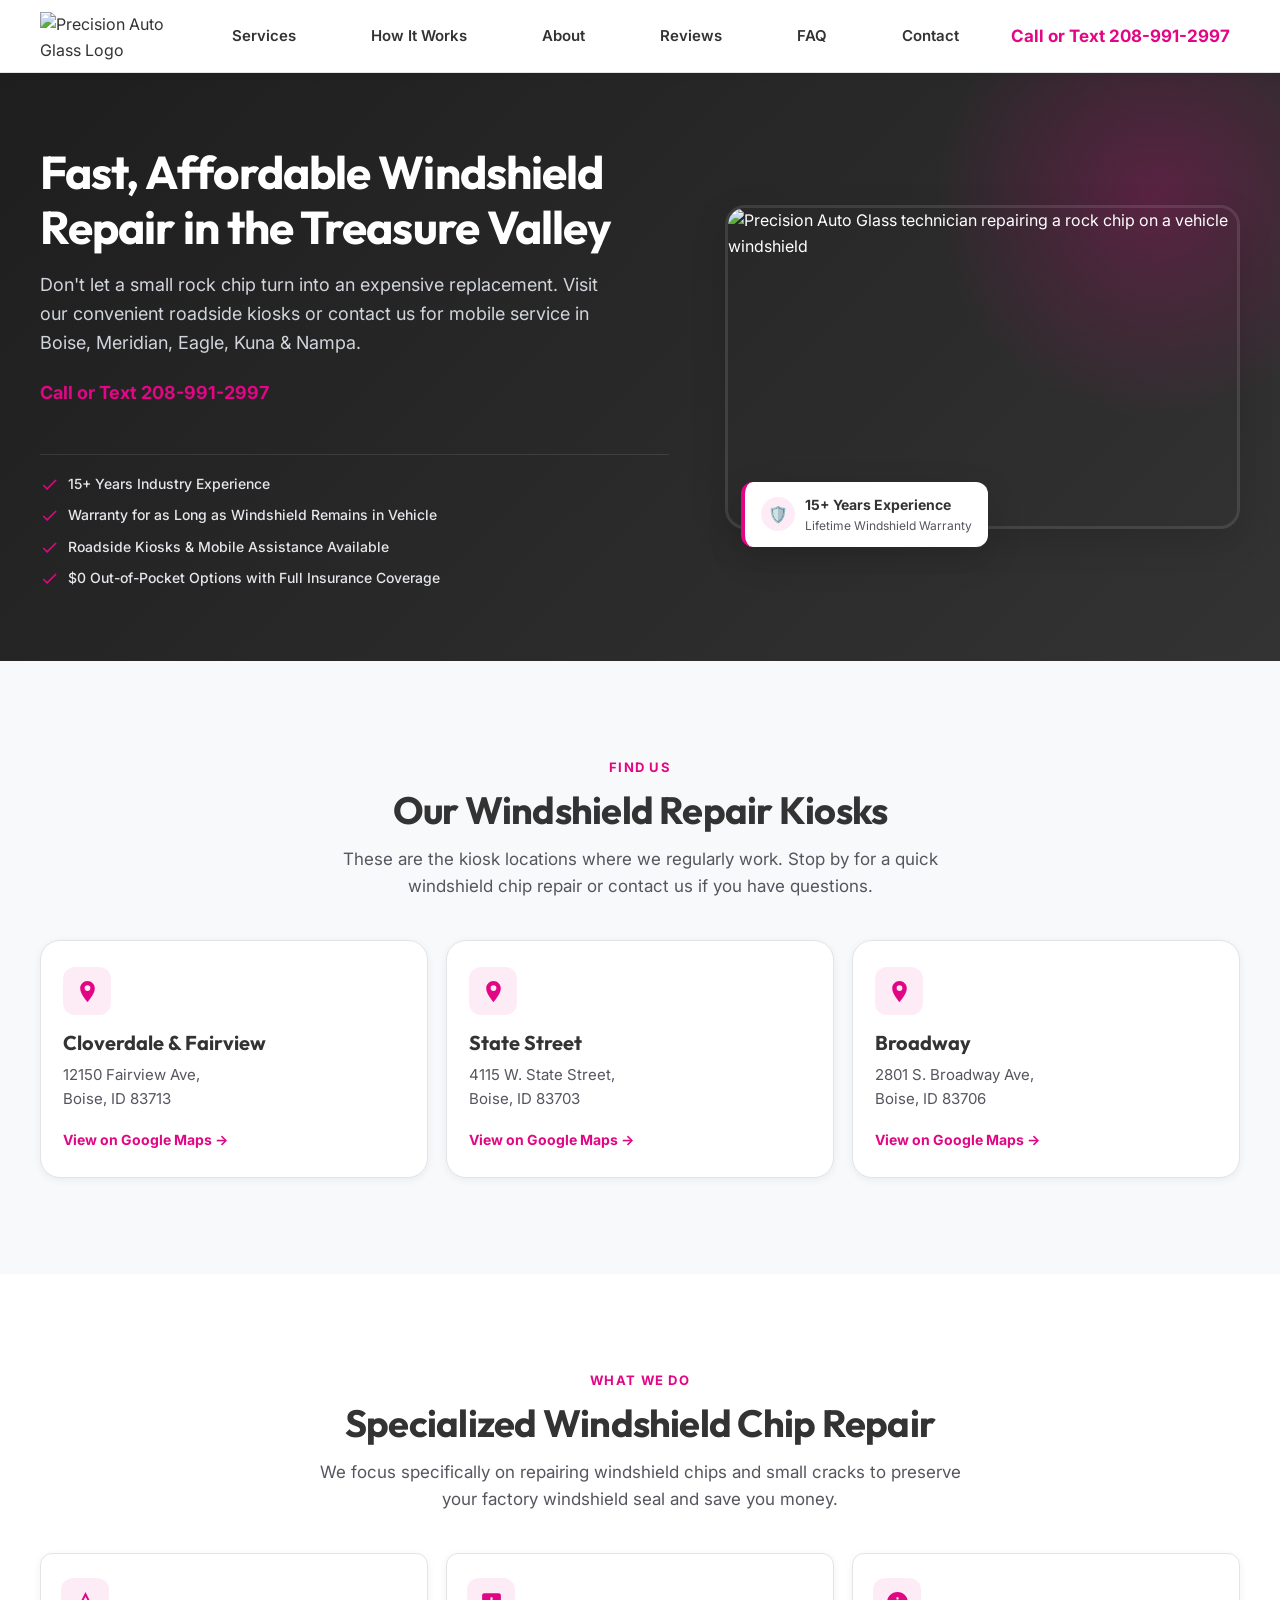
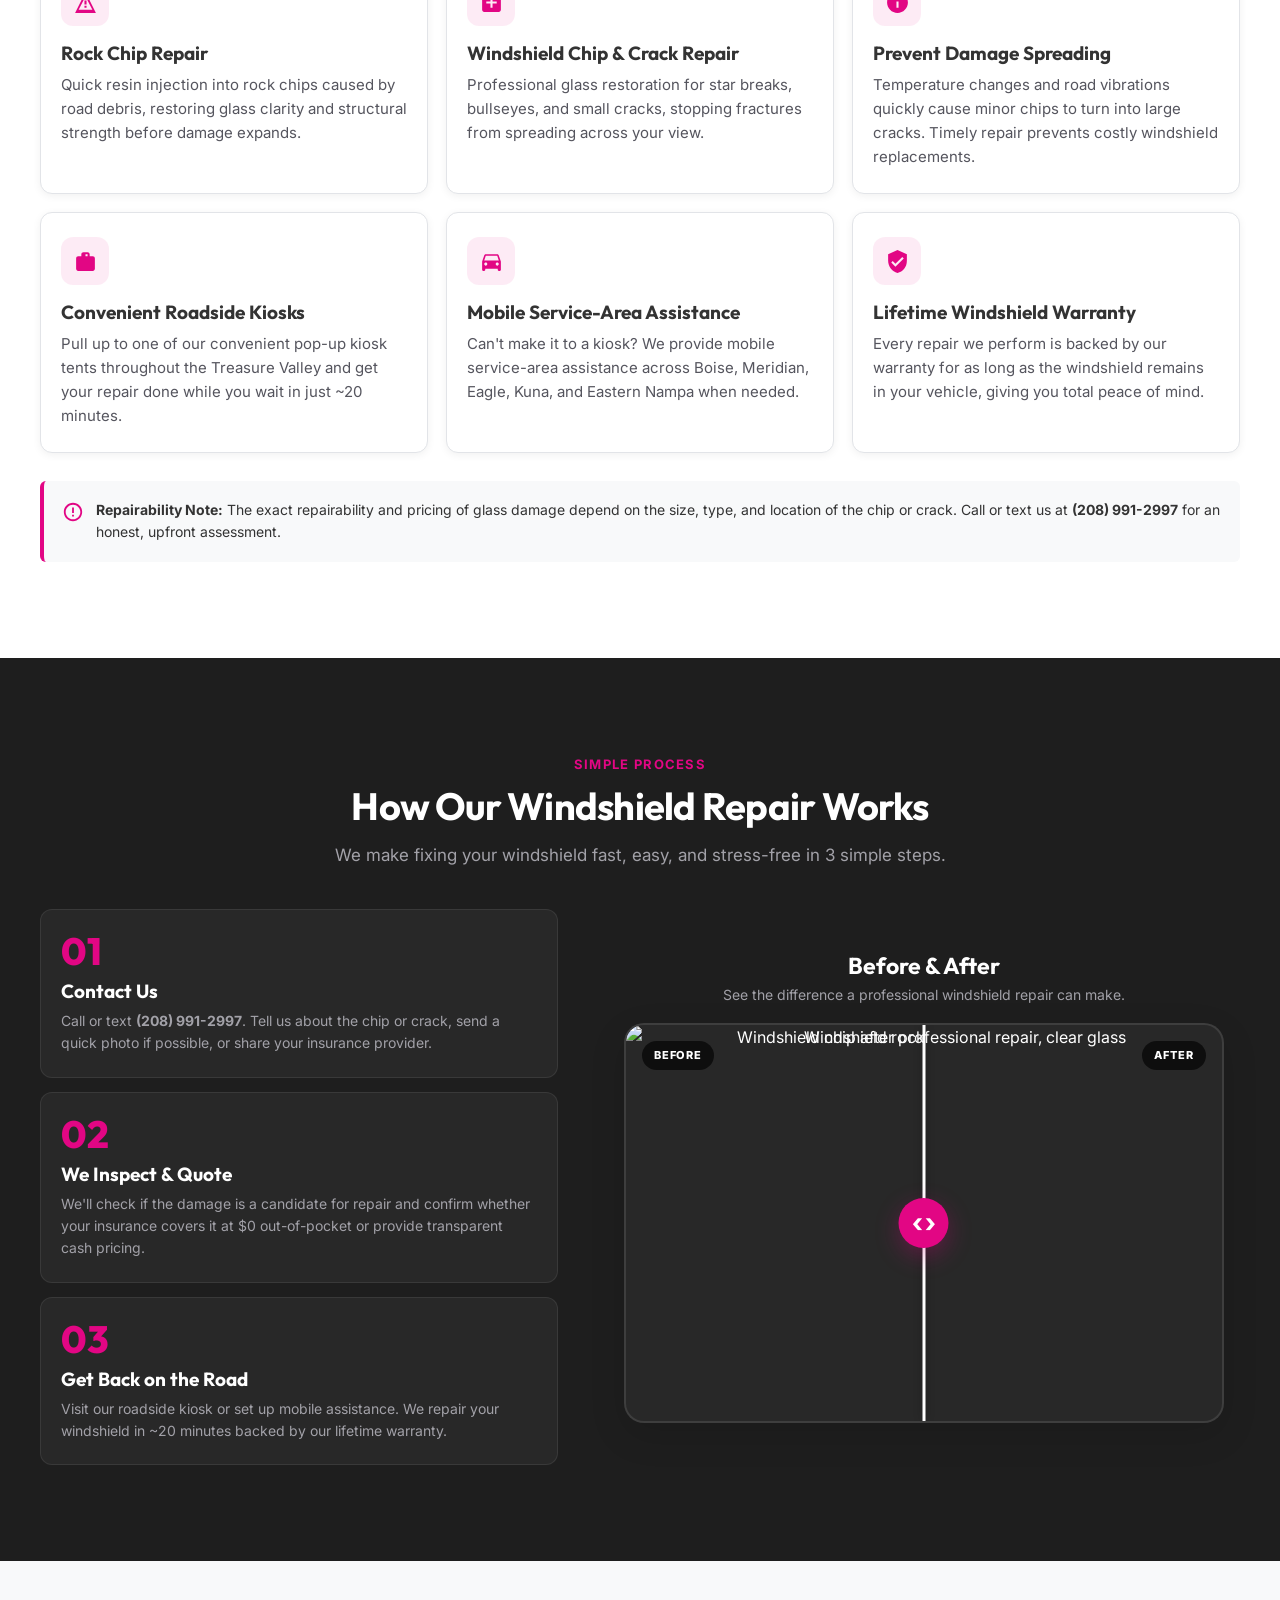
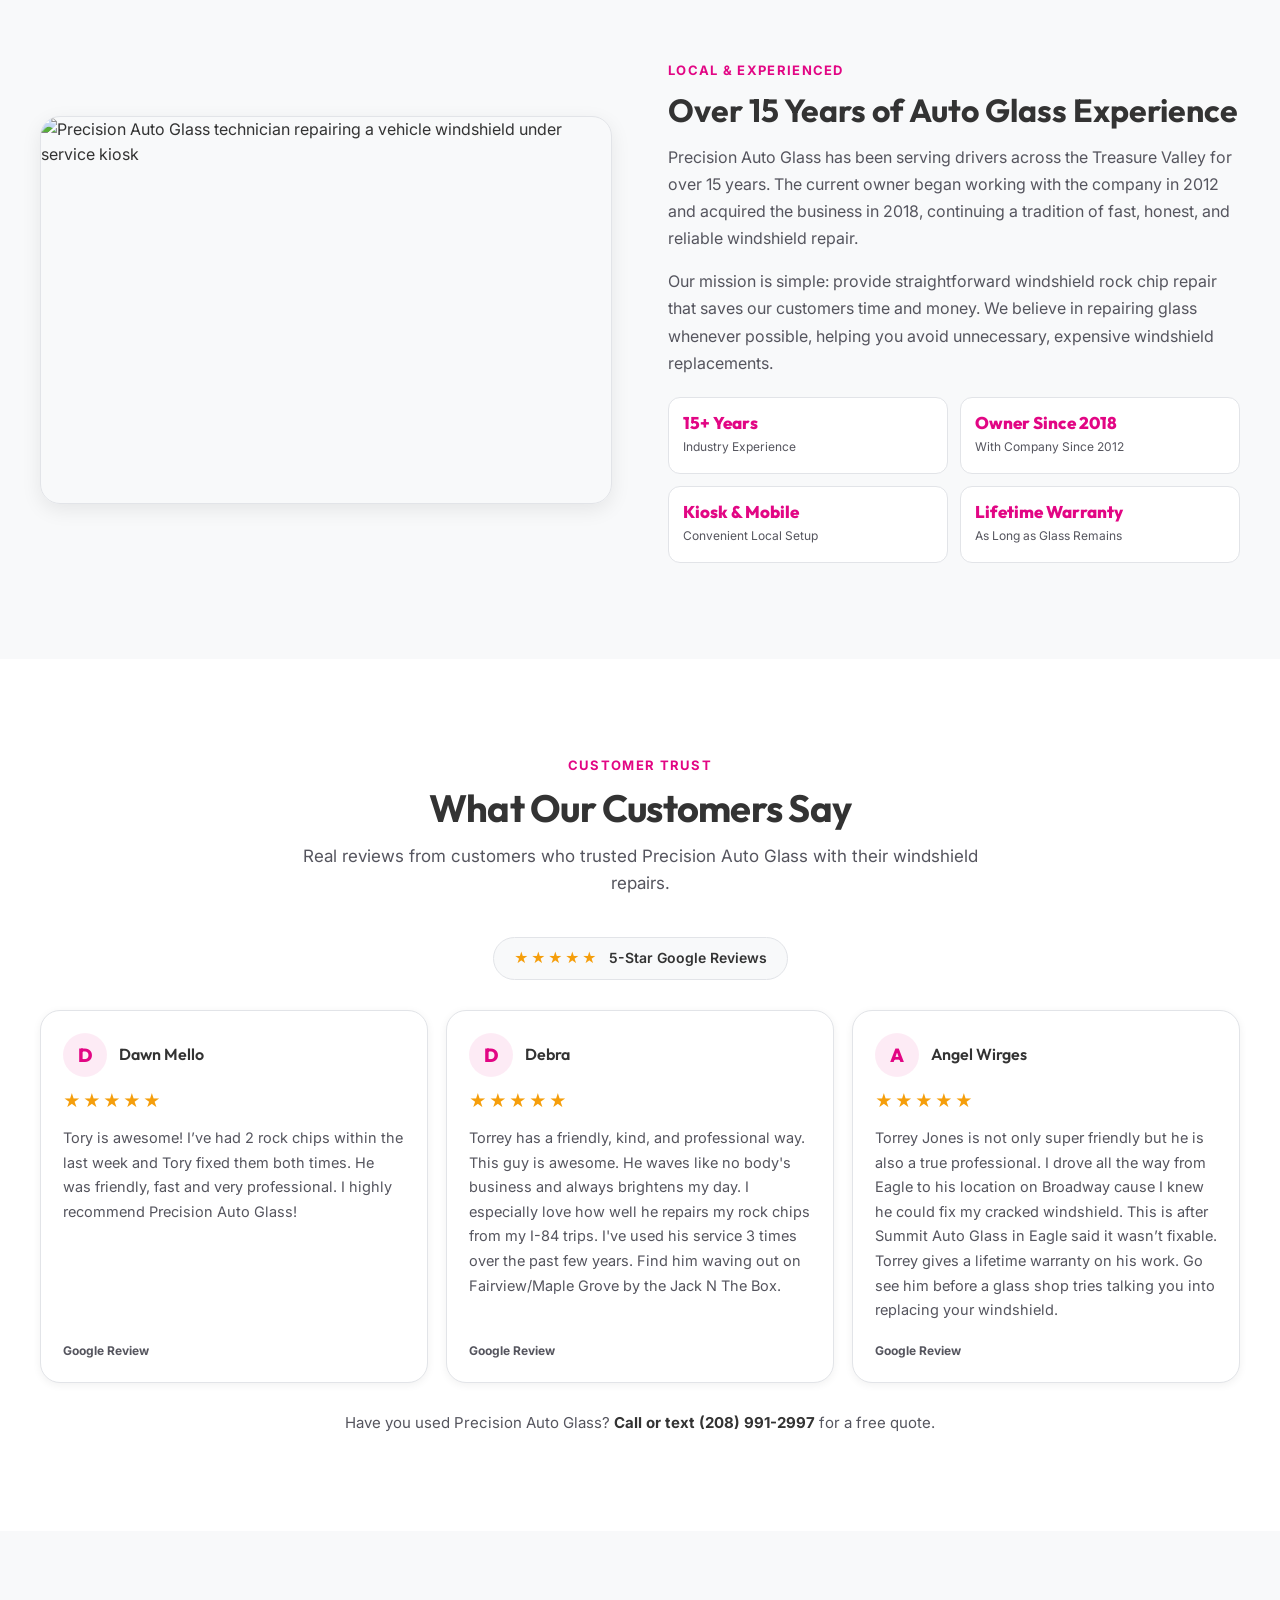
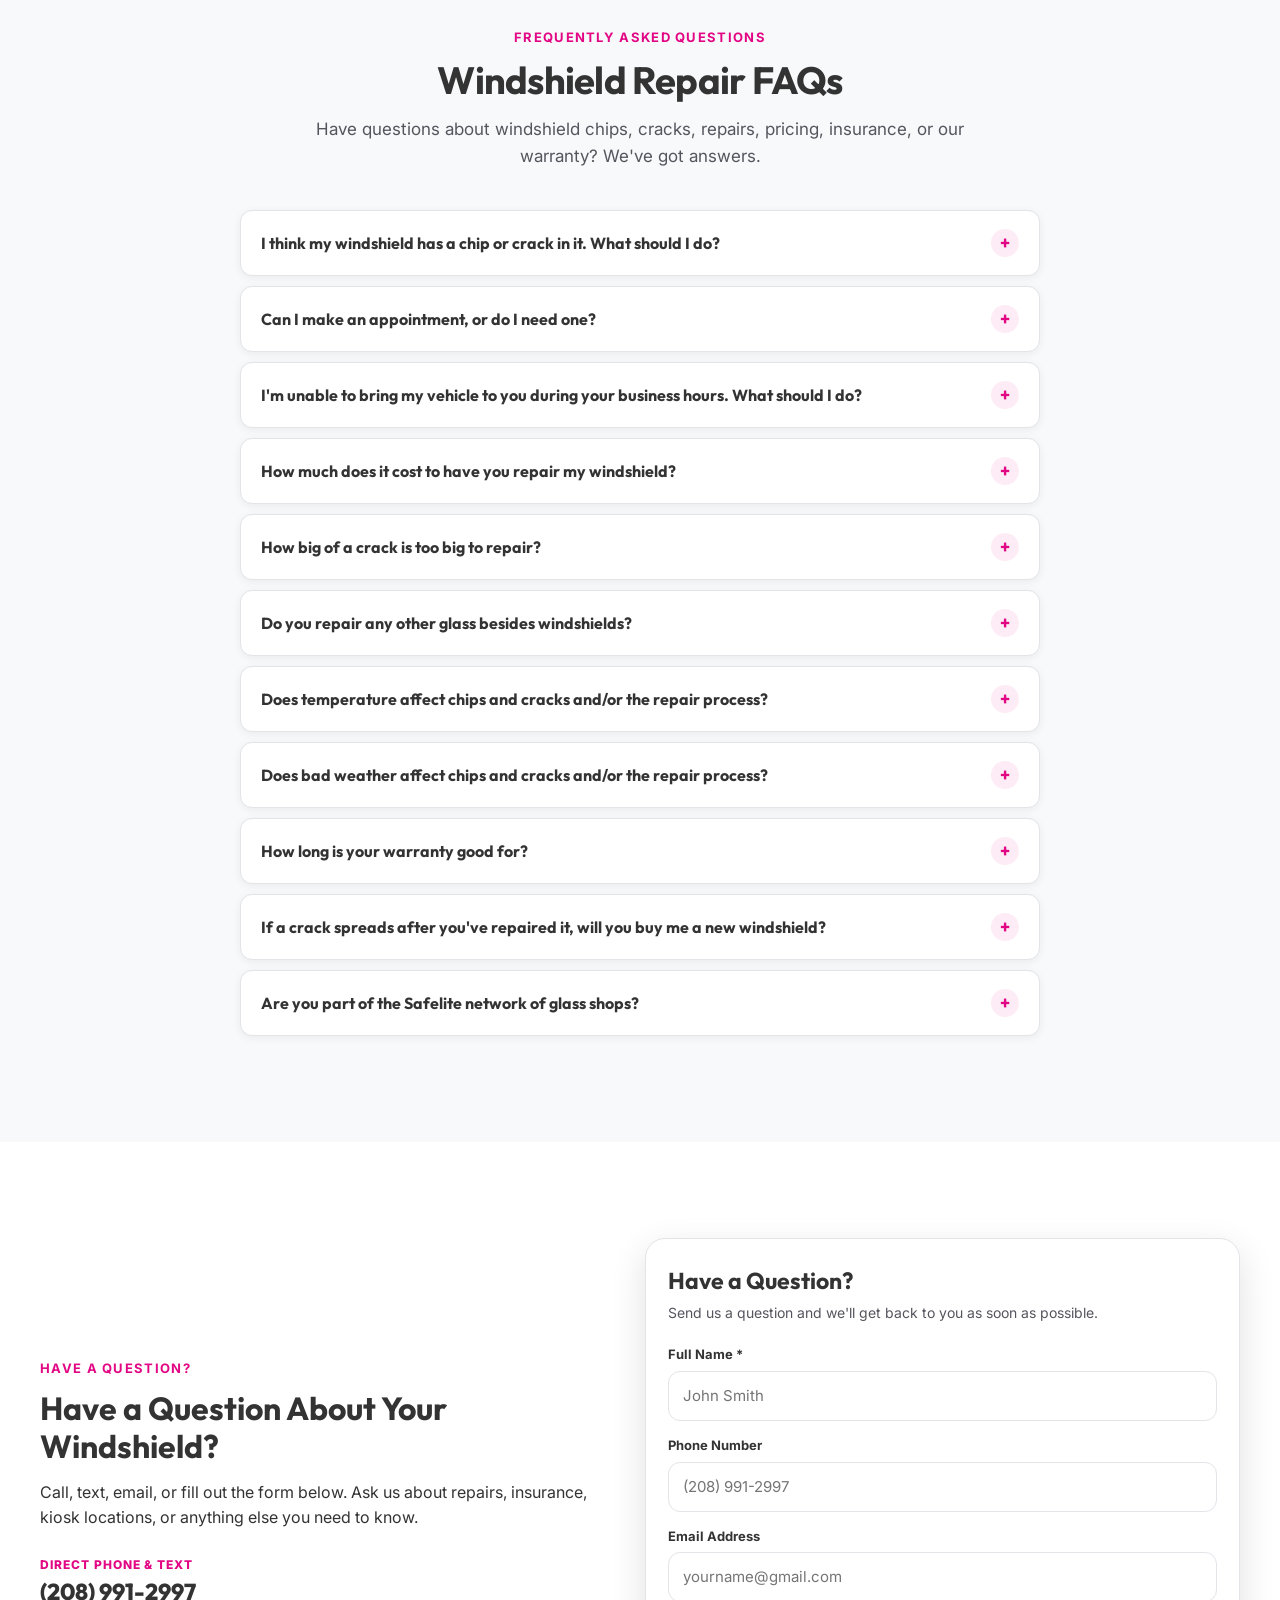
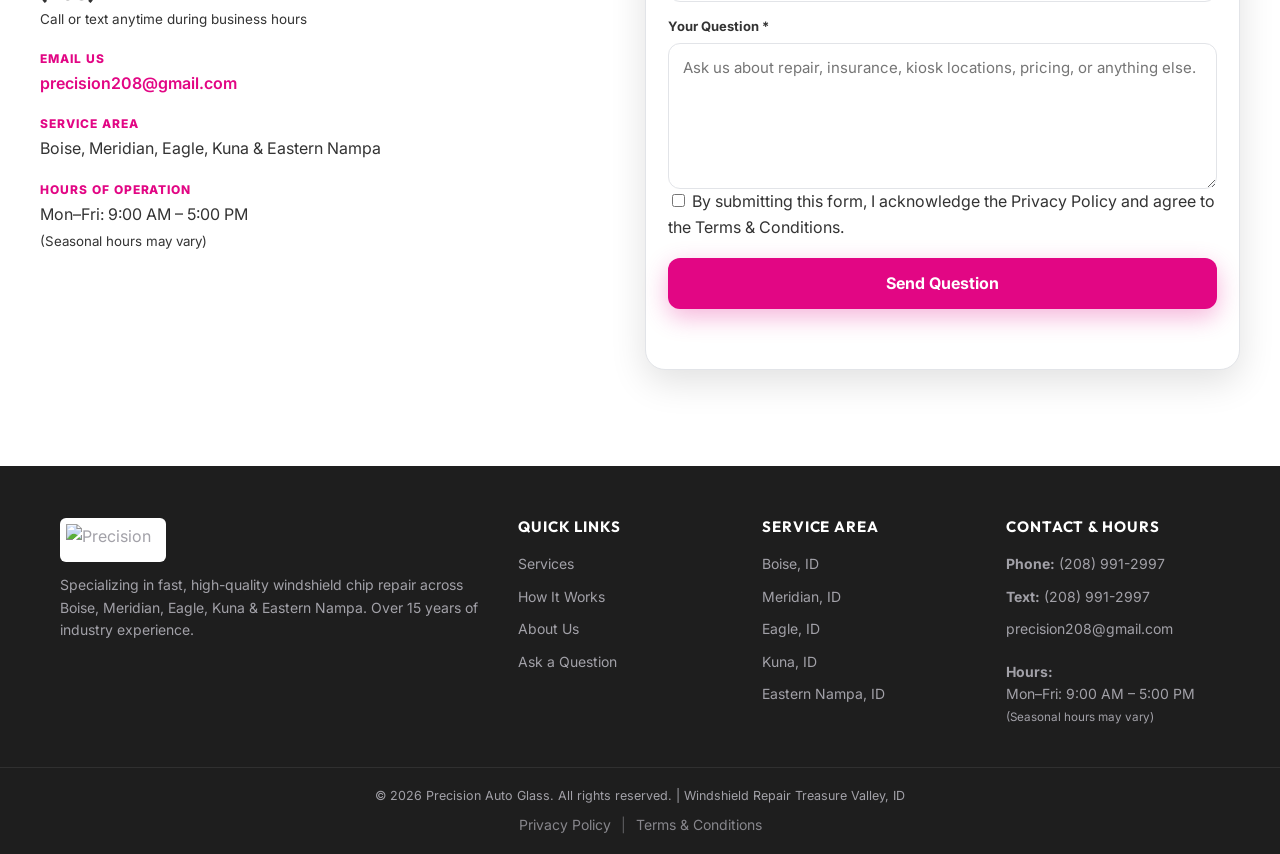
==== commit 062dd1a9: "yea" ====
--- a/index.html
+++ b/index.html
@@ -31,7 +31,7 @@
   <link
     href="https://fonts.googleapis.com/css2?family=Inter:wght@400;500;600;700&family=Outfit:wght@500;600;700;800&display=swap"
     rel="stylesheet">
-
+<!-- comment -->
   <link rel="stylesheet" href="style.css">
 <script type="application/ld+json">
   {
@@ -72,7 +72,7 @@
         "@type": "OpeningHoursSpecification",
         "dayOfWeek": ["Monday","Tuesday","Wednesday","Thursday","Friday"],
         "opens": "09:00",
-        "closes": "18:00"
+        "closes": "17:00"
       }
     ],
     "description": "Specializing in fast, high-quality windshield rock chip repair across the Treasure Valley. Drive-up roadside kiosk locations & mobile service available."
@@ -152,7 +152,7 @@
         "name": "Does bad weather affect chips and cracks and/or the repair process?",
         "acceptedAnswer": {
           "@type": "Answer",
-          "text": "Yes, on rainy or snowy days, or if you clean the windshield with fluid when there's a crack or chip needing repair, water or moisture gets into it and can mingle with the resin making it a weak repair job. For that reason, if we see moisture in a chip or crack when you arrive to get a repair done, we will ask you to come back a little later once it's had a chance to dry out again."
+          "text": "Yes, on rainy or snowy days, or if you clean the windshield with fluid when there's a crack or chip needing repair, water or moisture gets into it and can mingle with the resin making it a weak repair job. For that reason, if we see moisture in a chip or crack when you arrive to get a repair done, we will ask you to come back a little later once it's had a chance to dry out again. If you can put a wide piece of clear tape, like box tape, over the damaged area to keep moisture out of it until a repair can be done, that will help it have a better chance of not spreading."
         }
       },
       {
@@ -321,9 +321,9 @@
               <path d="M12 2C8.13 2 5 5.13 5 9c0 5.25 7 13 7 13s7-7.75 7-13c0-3.87-3.13-7-7-7zm0 9.5A2.5 2.5 0 1 1 12 6a2.5 2.5 0 0 1 0 5.5z"/>
             </svg>
           </div>
-          <h3>Locust Grove &amp; Fairview</h3>
-          <p>1560 N. Locust Grove Rd,<br>Meridian, ID 83642</p>
-          <a href="https://www.google.com/maps/search/?api=1&amp;query=1560+N+Locust+Grove+Rd%2C+Meridian%2C+ID+83642" target="_blank" rel="noopener noreferrer" class="location-map-link">
+          <h3>Cloverdale &amp; Fairview</h3>
+          <p>12150 Fairview Ave,<br>Boise, ID 83713</p>
+          <a href="https://www.google.com/maps/search/?api=1&amp;query=12150+Fairview+Ave%2C+Boise%2C+ID+83713" target="_blank" rel="noopener noreferrer" class="location-map-link">
             View on Google Maps &rarr;
           </a>
         </article>
@@ -865,7 +865,9 @@
             crack or chip needing repair, water or moisture gets into it and can mingle with the
             resin making it a weak repair job. For that reason, if we see moisture in a chip or
             crack when you arrive to get a repair done, we will ask you to come back a little later
-            once it's had a chance to dry out again.
+            once it's had a chance to dry out again. If you can put a wide piece of clear tape, like
+            box tape, over the damaged area to keep moisture out of it until a repair can be done,
+            that will help it have a better chance of not spreading.
           </p>
         </div>
       </div>
@@ -952,7 +954,7 @@
           </li>
           <li>
             <strong>Hours of Operation</strong>
-            <span>Mon–Fri: 9:00 AM – 6:00 PM<br><small style="color:var(--gray-text)">(Seasonal hours may
+            <span>Mon–Fri: 9:00 AM – 5:00 PM<br><small style="color:var(--gray-text)">(Seasonal hours may
                 vary)</small></span>
           </li>
         </ul>
@@ -1056,7 +1058,7 @@
         <li><a href="mailto:precision208@gmail.com">precision208@gmail.com</a></li>
         <li style="margin-top:10px">
           <strong>Hours:</strong><br>
-          Mon–Fri: 9:00 AM – 6:00 PM<br>
+          Mon–Fri: 9:00 AM – 5:00 PM<br>
           <small>(Seasonal hours may vary)</small>
         </li>
       </ul>
@@ -1081,4 +1083,4 @@
   <script src="script.js"></script>
 </body>
 
-</html>+</html>
